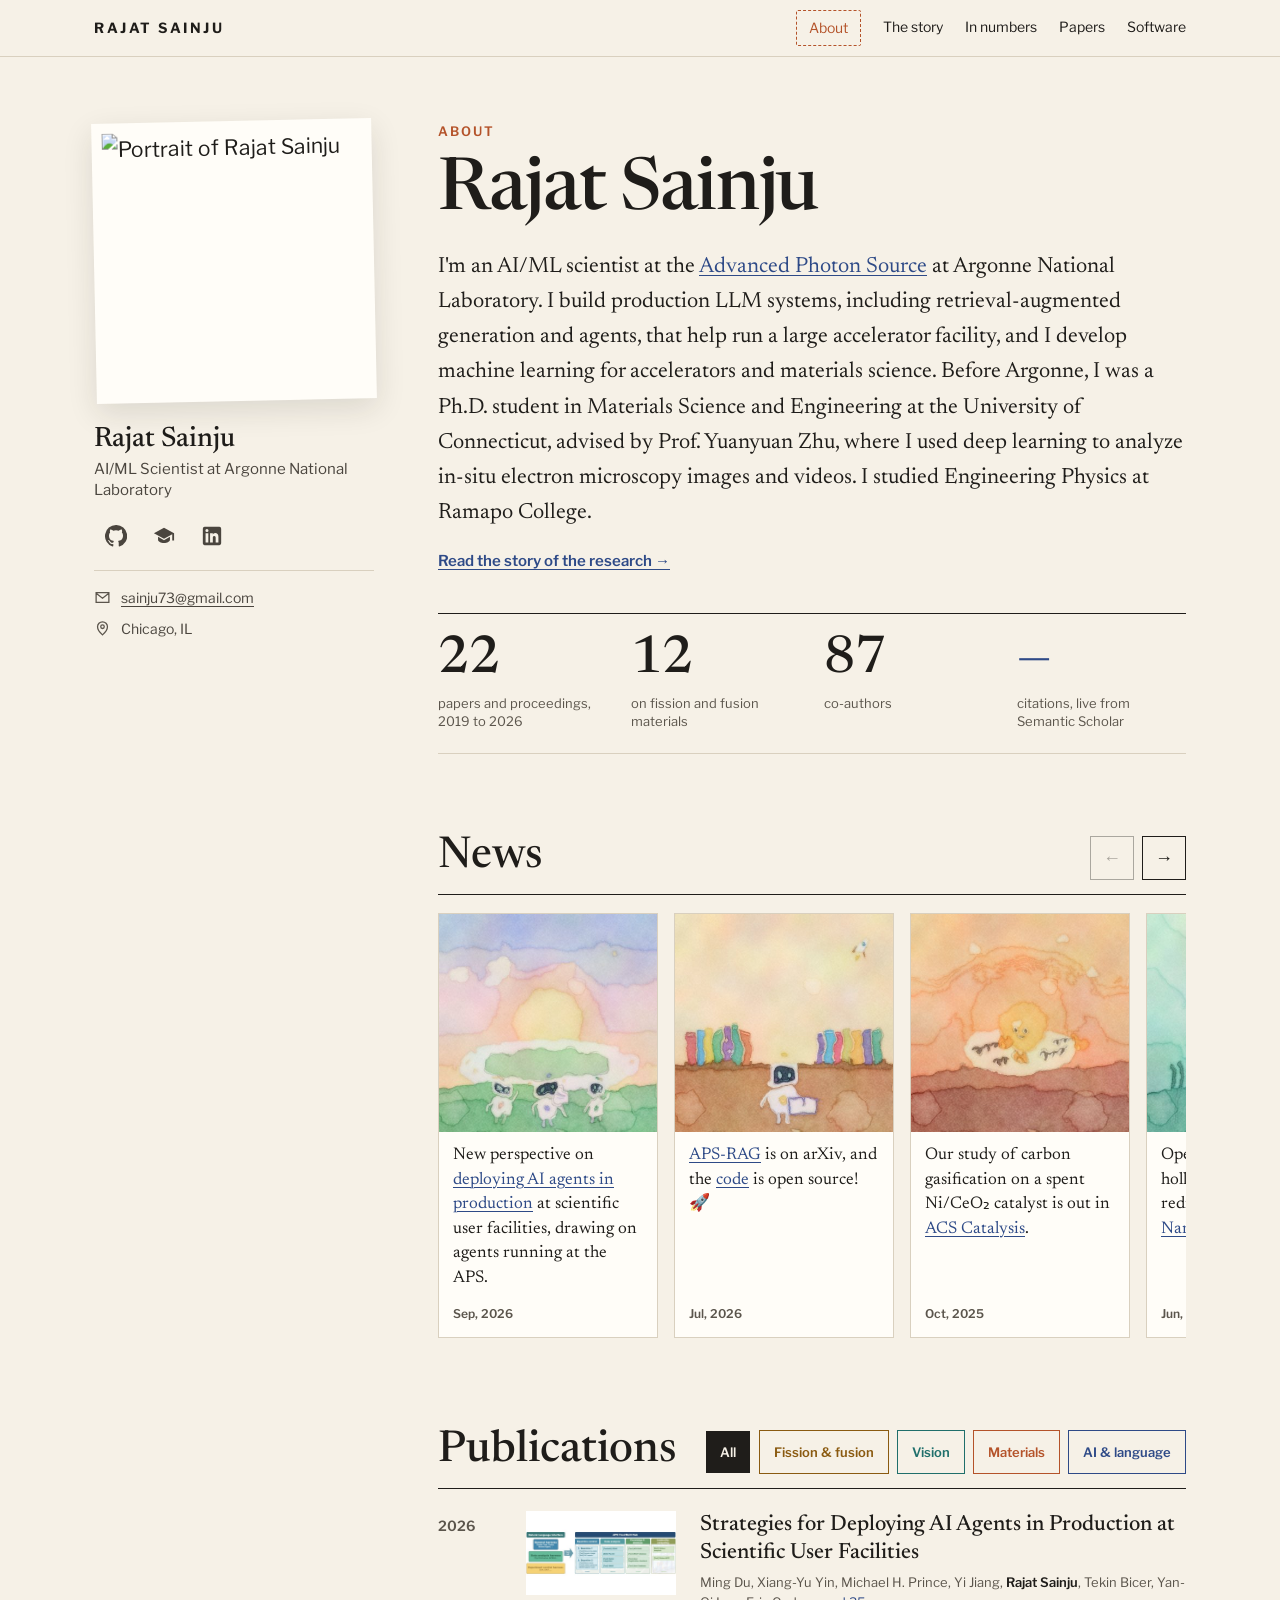
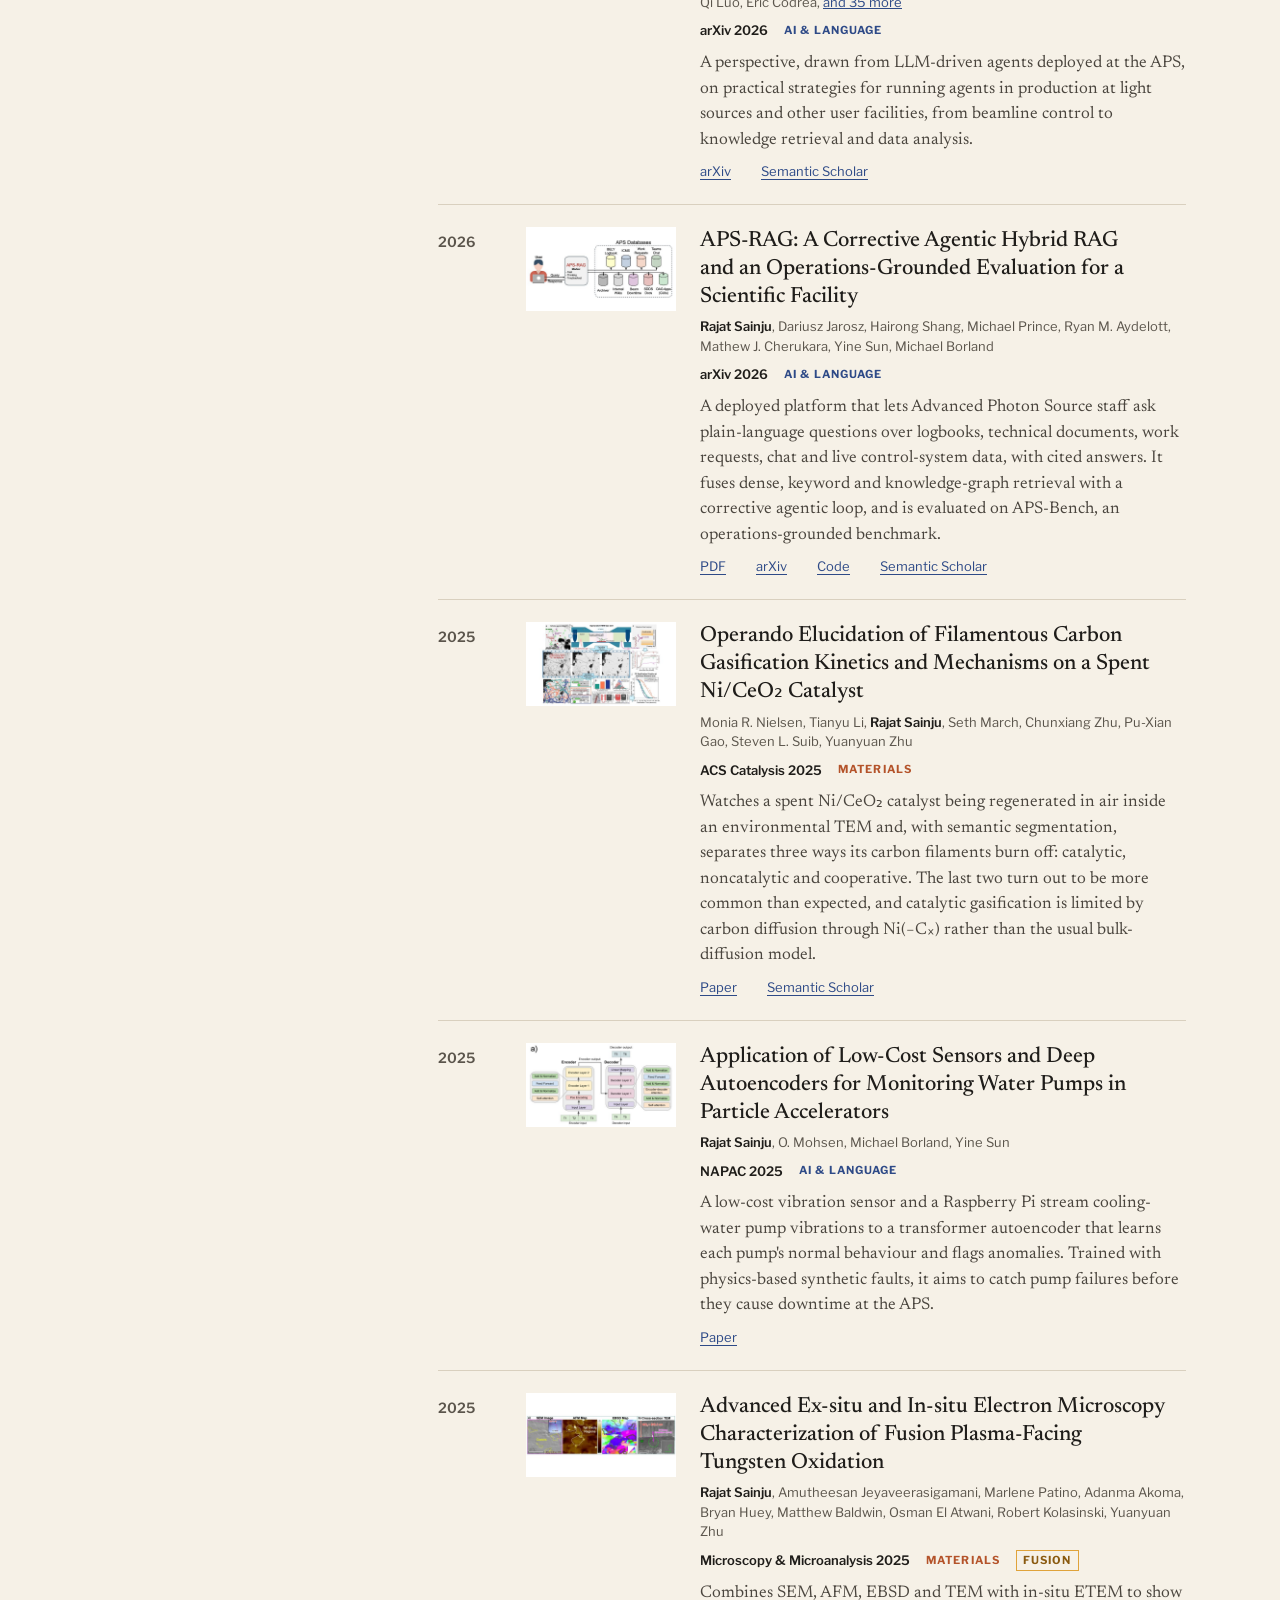
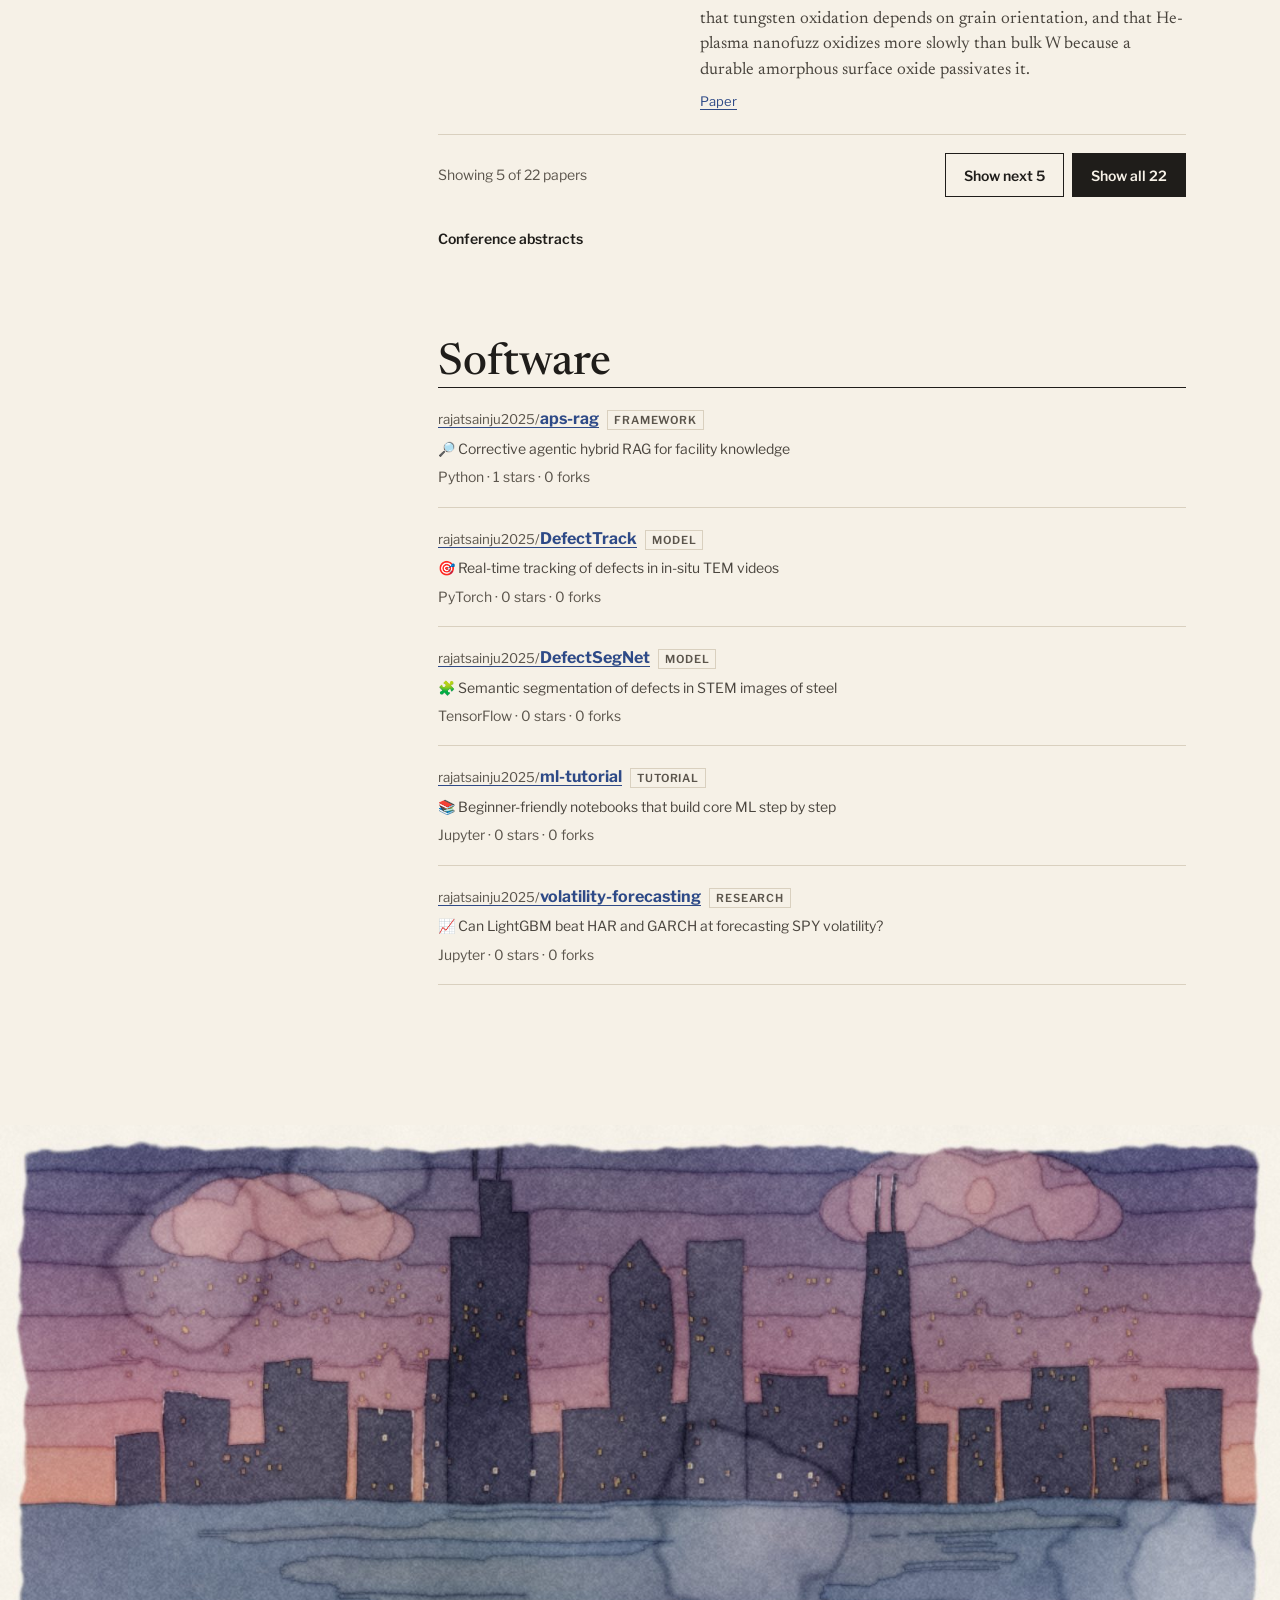
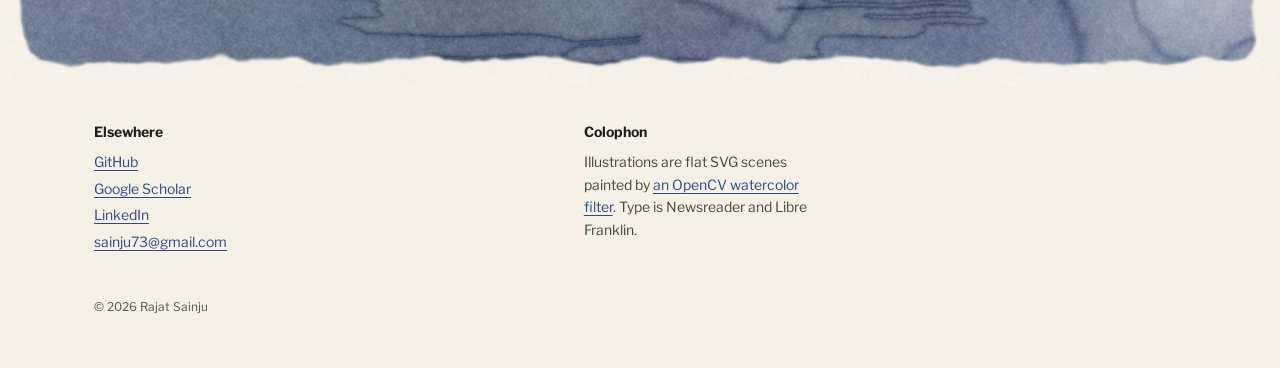
==== about.html @ 28de800e "Add an About page; put About first in the menu about.html brings back the first version's profile la" ====
<!doctype html>
<html lang="en">
<head>
  <meta charset="utf-8">
  <meta name="viewport" content="width=device-width, initial-scale=1">
  <title>About · Rajat Sainju</title>
  <meta name="description" content="Rajat Sainju, AI/ML scientist at the Advanced Photon Source, Argonne National Laboratory: biography, news, publications and software.">
  <meta property="og:title" content="About · Rajat Sainju">
  <meta property="og:description" content="AI/ML scientist at the Advanced Photon Source, Argonne National Laboratory.">
  <meta property="og:image" content="https://avatars.githubusercontent.com/u/202970519?v=4&s=560">
  <meta property="og:type" content="profile">
  <meta name="theme-color" content="#F6F1E7">
  <link rel="icon" href="data:image/svg+xml,<svg xmlns='http://www.w3.org/2000/svg' viewBox='0 0 100 100'><circle cx='50' cy='50' r='36' fill='none' stroke='%23B4532A' stroke-width='12'/></svg>">
  <link rel="preload" href="assets/fonts/newsreader-opsz.woff2" as="font" type="font/woff2" crossorigin>
  <link rel="stylesheet" href="assets/css/editorial.css?v=3">
</head>
<body class="about-page">
  <a class="skip" href="#profile">Skip to the profile</a>

  <header class="masthead">
    <div class="wrap masthead-row">
      <a class="wordmark" href="index.html">RAJAT SAINJU</a>
      <nav aria-label="Sections">
        <a class="nav-about" href="about.html" aria-current="page">About</a>
        <a href="index.html#story">The story</a>
        <a href="index.html#numbers">In numbers</a>
        <a href="#papers">Papers</a>
        <a href="#software">Software</a>
      </nav>
    </div>
  </header>

  <main id="top">
    <div class="wrap about-grid">
      <aside class="profile" id="profile" aria-label="Profile">
        <figure class="portrait">
          <img id="photo" src="" width="560" height="560" alt="">
        </figure>
        <p class="p-name" id="p-name"></p>
        <p class="p-title" id="p-title"></p>
        <ul class="p-icons" id="p-icons" aria-label="Profiles"></ul>
        <hr class="p-rule">
        <ul class="p-contact" id="p-contact"></ul>
      </aside>

      <div class="about-main">
        <p class="kicker">About</p>
        <h1 id="about-name">Rajat Sainju</h1>
        <p class="about-bio" id="about-bio"></p>
        <p class="about-story"><a href="index.html#story">Read the story of the research →</a></p>

        <div class="stats about-stats" id="stats">
          <div><b id="stat-papers">22</b><span>papers and proceedings, <span id="stat-years">2019 to 2026</span></span></div>
          <div><b id="stat-nuclear">12</b><span>on fission and fusion materials</span></div>
          <div><b id="stat-coauthors">~80</b><span>co-authors</span></div>
          <div><b id="stat-cites" class="c-language">…</b><span>citations, live from Semantic Scholar</span></div>
        </div>

        <section class="about-block" aria-labelledby="news-h">
          <div class="about-head">
            <h2 id="news-h">News</h2>
            <div class="btn-row">
              <button type="button" class="btn ghost arrow" id="news-left" aria-label="Scroll news back">←</button>
              <button type="button" class="btn ghost arrow" id="news-right" aria-label="Scroll news forward">→</button>
            </div>
          </div>
          <ol class="news-cards" id="news-cards"></ol>
        </section>

        <section class="about-block" id="papers" aria-labelledby="papers-h">
          <div class="index-head">
            <h2 id="papers-h">Publications</h2>
            <div class="filters" role="group" aria-label="Filter papers by theme" id="filters"></div>
          </div>
          <ol class="index" id="index"></ol>
          <div class="pager" id="pager"></div>
          <details class="abstracts">
            <summary>Conference abstracts</summary>
            <ul id="abstracts"></ul>
          </details>
        </section>

        <section class="about-block" id="software" aria-labelledby="software-h">
          <h2 id="software-h">Software</h2>
          <ul class="software" id="software-list"></ul>
        </section>
      </div>
    </div>
  </main>

  <div class="tip" id="tip" role="status" hidden></div>

  <footer>
    <img class="skyline" src="assets/img/wc/skyline.jpg" width="1600" height="700" loading="lazy" alt="Watercolor of the Chicago skyline at dusk over Lake Michigan">
    <div class="wrap footer-grid">
      <div>
        <p class="f-head">Elsewhere</p>
        <ul class="links" id="links"></ul>
      </div>
      <div id="colophon">
        <p class="f-head">Colophon</p>
        <p>Illustrations are flat SVG scenes painted by <a href="https://github.com/rajatsainju2025/rajatsainju2025.github.io/blob/main/tools/watercolor.py">an OpenCV watercolor filter</a>. Type is Newsreader and Libre Franklin.</p>
      </div>
    </div>
    <p class="wrap copyright">© <span id="year"></span> Rajat Sainju</p>
  </footer>

  <script src="assets/js/data.js?v=3"></script>
  <script src="assets/js/story.js?v=3"></script>
  <script src="assets/js/editorial.js?v=3"></script>
</body>
</html>
---- assets/css/editorial.css ----
/* Editorial design: paper, ink, three chapter colours. */

@font-face {
  font-family: "Newsreader";
  src: url("../fonts/newsreader-opsz.woff2") format("woff2-variations");
  font-weight: 200 800; font-style: normal; font-display: swap;
}
@font-face {
  font-family: "Newsreader";
  src: url("../fonts/newsreader-opsz-italic.woff2") format("woff2-variations");
  font-weight: 200 800; font-style: italic; font-display: swap;
}
@font-face { font-family: "Libre Franklin"; src: url("../fonts/libre-franklin-400.woff2") format("woff2"); font-weight: 400; font-display: swap; }
@font-face { font-family: "Libre Franklin"; src: url("../fonts/libre-franklin-600.woff2") format("woff2"); font-weight: 600; font-display: swap; }
@font-face { font-family: "Libre Franklin"; src: url("../fonts/libre-franklin-700.woff2") format("woff2"); font-weight: 700; font-display: swap; }

:root {
  --paper: #F6F1E7;
  --paper-2: #EFE7D8;
  --card: #FFFDF8;
  --ink: #1F1D1A;
  --ink-2: #4A453E;
  --ink-3: #5B554C;
  --rule: #D9D0BF;
  --faint: #A79F92;
  --materials: #B4532A;
  --vision: #1F6F6B;
  --language: #2E4A87;
  --gold: #E0A33A;
  --sim: #8A4A12;
  --serif: "Newsreader", Georgia, "Times New Roman", serif;
  --sans: "Libre Franklin", "Helvetica Neue", Arial, sans-serif;
  --measure: 680px;
}

* { box-sizing: border-box; }
html { scroll-behavior: smooth; -webkit-text-size-adjust: 100%; }
@media (prefers-reduced-motion: reduce) { html { scroll-behavior: auto; } }

body {
  margin: 0;
  background: var(--paper);
  color: var(--ink);
  font-family: var(--serif);
  font-size: 21px;
  line-height: 1.6;
  font-optical-sizing: auto;
  text-rendering: optimizeLegibility;
  -webkit-font-smoothing: antialiased;
}

a { color: var(--language); text-decoration-thickness: 1px; text-underline-offset: 3px; }
a:hover { color: var(--ink); }
:focus-visible { outline: 3px solid var(--gold); outline-offset: 2px; }

.sr-only { position: absolute; width: 1px; height: 1px; overflow: hidden; clip: rect(0 0 0 0); white-space: nowrap; }
.skip { position: absolute; left: -9999px; top: 0; }
.skip:focus { left: 16px; top: 12px; z-index: 50; background: var(--ink); color: var(--paper); padding: 8px 12px; font-family: var(--sans); font-size: 14px; }

.wrap { max-width: 1140px; margin-left: auto; margin-right: auto; padding-left: 24px; padding-right: 24px; }


/* ---------- masthead ---------- */

.masthead {
  position: sticky; top: 0; z-index: 20;
  background: rgba(246, 241, 231, 0.94);
  backdrop-filter: blur(6px);
  border-bottom: 1px solid var(--rule);
}
.masthead-row { display: flex; flex-wrap: wrap; gap: 8px 24px; align-items: center; justify-content: space-between; min-height: 56px; }
.wordmark { font-family: var(--sans); font-weight: 700; font-size: 14px; letter-spacing: .18em; color: var(--ink); text-decoration: none; }
.masthead nav { display: flex; flex-wrap: wrap; gap: 4px 22px; font-family: var(--sans); font-size: 14px; }
.masthead nav a { color: var(--ink); text-decoration: none; padding: 10px 0; }
.masthead nav a:hover { text-decoration: underline; }
.masthead nav a.nav-about { border: 1.5px dashed var(--ink-3); padding: 6px 12px; margin: 4px 0; border-radius: 2px; }
.masthead nav a.nav-about[aria-current="page"] { border-color: var(--materials); color: var(--materials); }
.progress { height: 2px; }
.progress span { display: block; height: 100%; width: 0; background: var(--materials); transition: background-color .4s; }

/* ---------- hero ---------- */

.kicker {
  margin: 0 0 14px;
  font-family: var(--sans); font-size: 13px; font-weight: 600;
  letter-spacing: .15em; text-transform: uppercase; color: var(--materials);
}
.c-materials, .kicker.c-materials { color: var(--materials); }
.c-vision, .kicker.c-vision { color: var(--vision); }
.c-language, .kicker.c-language { color: var(--language); }
.hero { text-align: center; padding-top: 72px; }
.hero h1 {
  margin: 0 auto; max-width: 980px;
  font-size: clamp(44px, 8vw, 92px); line-height: 1.0; font-weight: 500; letter-spacing: -.02em;
  text-wrap: balance;
}
.dek { margin: 26px auto 0; max-width: 720px; font-size: clamp(20px, 2.4vw, 25px); line-height: 1.45; color: var(--ink-2); }
.byline { margin: 26px 0 0; font-family: var(--sans); font-size: 14px; line-height: 1.5; color: var(--ink-3); }
.byline strong { color: var(--ink); }

/* ---------- plates (paintings) ---------- */

.plate { margin: 0; }
.plate img { display: block; width: 100%; height: auto; }
.plate figcaption, .graphic figcaption {
  margin-top: 12px; font-family: var(--sans); font-size: 13px; line-height: 1.5; color: var(--ink-3);
}
.plate-hero { max-width: 1320px; margin: 44px auto 0; padding: 0 24px; }
.plate-hero figcaption { max-width: var(--measure); margin-left: auto; margin-right: auto; }

/* ---------- prose ---------- */

.prose { max-width: var(--measure); margin: 64px auto 0; padding: 0 24px; }
.prose p { margin: 0 0 22px; }
.prose p:last-child { margin-bottom: 0; }
.lede .drop {
  float: left; font-size: 96px; line-height: .8; padding: 8px 10px 0 0;
  font-weight: 500; color: var(--materials);
}
.nugget-label {
  margin: 0 0 10px !important; font-family: var(--sans); font-size: 12px; font-weight: 700;
  letter-spacing: .16em; text-transform: uppercase; color: var(--ink-3);
}
.pull {
  margin: 0 0 26px; padding: 0;
  font-size: clamp(30px, 4.2vw, 42px); line-height: 1.12; font-style: italic; font-weight: 400;
  text-wrap: balance;
}

/* ---------- stats ---------- */

.stats {
  margin-top: 64px; display: grid; grid-template-columns: repeat(4, minmax(0, 1fr)); gap: 0 24px;
  border-top: 1px solid var(--ink); border-bottom: 1px solid var(--rule);
}
.stats > div { padding: 20px 0 22px; }
.stats b { display: block; font-size: 52px; line-height: 1; font-weight: 500; font-variant-numeric: lining-nums; }
.stats span { display: block; margin-top: 8px; font-family: var(--sans); font-size: 13px; line-height: 1.4; color: var(--ink-3); }
.stats span span { display: inline; margin: 0; }

/* ---------- chapters ---------- */

.chapter {
  margin-top: 140px; display: grid; grid-template-columns: minmax(0, 5fr) minmax(0, 7fr);
  gap: 48px; align-items: center;
}
.chapter.flip { grid-template-columns: minmax(0, 7fr) minmax(0, 5fr); }
.numeral { font-size: 128px; line-height: .85; font-weight: 400; }
.chapter .kicker { margin-top: 18px; }
.chapter h2 { margin: 0; font-size: clamp(38px, 5vw, 58px); line-height: 1.04; font-weight: 500; letter-spacing: -.01em; text-wrap: balance; }
.chapter-dek { margin: 20px 0 0; color: var(--ink-2); }

/* ---------- graphics ---------- */

.graphic {
  max-width: 1000px; margin: 48px auto 0; padding: 26px 24px 22px;
  border-top: 1px solid var(--ink); border-bottom: 1px solid var(--rule);
}
.graphic.narrow { max-width: var(--measure); }
.graphic.wide { max-width: 1140px; }
.g-head { display: flex; flex-wrap: wrap; gap: 8px 16px; align-items: center; justify-content: space-between; }
.g-title { margin: 0 0 4px; font-family: var(--sans); font-size: 19px; line-height: 1.3; font-weight: 700; text-wrap: balance; }
.g-sub { margin: 0 0 18px; font-family: var(--sans); font-size: 14px; line-height: 1.5; color: var(--ink-3); }
.badge {
  font-family: var(--sans); font-size: 11px; font-weight: 700; letter-spacing: .12em; text-transform: uppercase;
  color: var(--sim); border: 1px solid var(--sim); padding: 3px 8px;
}
.chart svg, .graphic svg { display: block; width: 100%; height: auto; overflow: visible; }
.chart text, .graphic svg text { font-family: var(--sans); }

.key { white-space: nowrap; margin-right: 10px; }
.key i { display: inline-block; vertical-align: -2px; margin-right: 5px; border-radius: 50%; }
.k-expert { width: 9px; height: 9px; background: var(--faint); }
.k-avg { width: 13px; height: 13px; border: 2px solid var(--ink); }
.k-model { width: 13px; height: 13px; background: var(--vision); }

.btn {
  min-height: 44px; padding: 0 18px; border: 1px solid var(--ink); background: var(--ink); color: var(--paper);
  font-family: var(--sans); font-size: 14px; font-weight: 600; cursor: pointer;
}
.btn:hover { background: #3a3631; }
.btn.ghost { background: transparent; color: var(--ink); }
.btn.ghost:hover { background: var(--paper-2); }
.btn-row { display: flex; flex-wrap: wrap; gap: 8px; }

/* Two reactors */
.reactor-grid { display: grid; grid-template-columns: repeat(2, minmax(0, 1fr)); gap: 32px; }
.reactor img { display: block; width: 100%; height: auto; }
.reactor-kicker { margin: 14px 0 6px; font-family: var(--sans); font-size: 13px; font-weight: 700; letter-spacing: .15em; text-transform: uppercase; }
.reactor ul { margin: 0; padding-left: 20px; font-size: 18px; line-height: 1.5; }
.reactor li { margin-bottom: 8px; }
.reactor-papers { margin: 10px 0 0; font-family: var(--sans); font-size: 14px; font-weight: 600; }
.field-tag { color: #8A5A10; border: 1px solid #E0A33A; padding: 1px 6px; }

/* Ni explorer */
.ni-grid { display: grid; grid-template-columns: minmax(0, 1.25fr) minmax(0, 1fr); gap: 32px; align-items: center; }
.ni-controls { font-family: var(--sans); font-size: 15px; line-height: 1.5; }
.ni-controls label { display: block; font-weight: 600; margin-bottom: 6px; }
.ni-controls output { font-variant-numeric: tabular-nums; }
.ni-controls input[type=range] { width: 100%; accent-color: var(--materials); min-height: 32px; }
.scale-row { display: flex; justify-content: space-between; font-size: 12px; color: var(--ink-3); margin: -2px 0 16px; }
.ni-stage { min-height: 1.5em; margin: 14px 0 6px; font-weight: 600; color: var(--materials); }
.ni-outcome { margin: 0; color: var(--ink-2); }

/* Tracker */
.tracker-grid { display: grid; grid-template-columns: minmax(0, 2fr) minmax(0, 1fr); gap: 24px; }
.tracker-stage { position: relative; background: #8a8a8a; }
.tracker-stage canvas { display: block; width: 100%; height: auto; }
.tracker-clock {
  position: absolute; right: 10px; top: 8px; font-family: var(--sans); font-weight: 700; font-size: 15px;
  color: #fff; text-shadow: 0 1px 2px rgba(0,0,0,.5); font-variant-numeric: tabular-nums;
}
.tracker-side { font-family: var(--sans); font-size: 14px; }
.side-label { margin: 18px 0 6px; font-weight: 600; }
.side-note { margin: 6px 0 0; color: var(--ink-3); font-variant-numeric: tabular-nums; }

/* RAG */
.rag-steps { list-style: none; margin: 0; padding: 0; display: grid; grid-template-columns: repeat(5, minmax(0, 1fr)); gap: 12px; counter-reset: step; }
.rag-steps button {
  width: 100%; min-height: 64px; text-align: left; padding: 12px 14px; cursor: pointer;
  font-family: var(--sans); font-size: 15px; font-weight: 700; color: var(--language);
  background: var(--card); border: 1px solid var(--ink); position: relative;
}
.rag-steps button span { display: block; font-size: 12px; font-weight: 600; color: var(--ink-3); letter-spacing: .1em; }
.rag-steps button[aria-pressed="true"] { background: var(--language); color: #fff; border-color: var(--language); }
.rag-steps button[aria-pressed="true"] span { color: #dfe6f5; }
.rag-steps li:not(:last-child) button::after {
  content: ""; position: absolute; right: -10px; top: 50%; width: 8px; height: 1px; background: var(--ink);
}
.rag-detail { margin-top: 18px; display: grid; grid-template-columns: minmax(0, 3fr) minmax(0, 2fr); gap: 24px; align-items: start; }
.rag-detail p { margin: 0; font-size: 20px; line-height: 1.5; }
.rag-sources { list-style: none; margin: 0; padding: 0; display: flex; flex-wrap: wrap; gap: 8px; font-family: var(--sans); font-size: 13px; }
.rag-sources li { padding: 6px 12px; border-radius: 999px; background: var(--paper-2); color: var(--ink-2); transition: background-color .3s, color .3s; }
.rag-sources li.lit { background: var(--language); color: #fff; }

/* ---------- blocks: numbers, papers, news, software ---------- */

.block { margin-top: 140px; }
.block h2 { margin: 0 0 8px; font-size: clamp(34px, 4.4vw, 50px); line-height: 1.05; font-weight: 500; letter-spacing: -.01em; }
.block-dek { margin: 0 0 22px; max-width: var(--measure); font-family: var(--sans); font-size: 15px; line-height: 1.5; color: var(--ink-3); }
.block .kicker { color: var(--ink-3); }

.timeline { border-top: 1px solid var(--ink); padding-top: 12px; }
.timeline .dot { cursor: pointer; }
.timeline .dot:focus-visible { outline: none; stroke: var(--gold); stroke-width: 4; }

.network { position: relative; border-top: 1px solid var(--ink); }
.network svg { display: block; width: 100%; height: auto; }
.network .person { cursor: pointer; }

.tip {
  position: fixed; z-index: 40; max-width: 300px; pointer-events: none;
  background: var(--ink); color: var(--paper); padding: 10px 12px;
  font-family: var(--sans); font-size: 13px; line-height: 1.45;
  box-shadow: 0 6px 20px rgba(0,0,0,.18);
}
.tip b { display: block; font-weight: 600; margin-bottom: 2px; }

.index-head { display: flex; flex-wrap: wrap; gap: 12px 24px; align-items: end; justify-content: space-between; border-bottom: 1px solid var(--ink); padding-bottom: 14px; }
.index-head h2 { margin: 0; }
.filters { display: flex; flex-wrap: wrap; gap: 8px; }
.filters button {
  min-height: 44px; padding: 0 14px; font-family: var(--sans); font-size: 13px; font-weight: 600; cursor: pointer;
  background: transparent; border: 1px solid currentColor;
}
.filters button[aria-pressed="true"] { color: var(--paper) !important; }
.index { list-style: none; margin: 0; padding: 0; }
.index li {
  display: grid; grid-template-columns: 64px 150px minmax(0, 1fr); gap: 24px; padding: 22px 0;
  border-bottom: 1px solid var(--rule);
}
.index .year { font-family: var(--sans); font-size: 14px; font-weight: 600; color: var(--ink-3); padding-top: 4px; }
.index .thumb { width: 150px; aspect-ratio: 16 / 9; object-fit: cover; display: block; background: var(--paper-2); }
.index .tcard {
  width: 150px; aspect-ratio: 16 / 9; display: flex; flex-direction: column; justify-content: center; padding: 8px 10px;
  font-family: var(--sans); color: #fff; line-height: 1.2;
}
.index .tcard small { font-size: 10px; letter-spacing: .08em; text-transform: uppercase; opacity: .85; }
.index .tcard span { font-size: 13px; font-weight: 700; margin-top: 3px; }
.index h3 { margin: 0; font-size: 22px; line-height: 1.28; font-weight: 500; text-wrap: pretty; }
.index .authors { margin: 6px 0 0; font-family: var(--sans); font-size: 13px; line-height: 1.5; color: var(--ink-3); }
.index .authors .me { color: var(--ink); font-weight: 600; }
.index .authors button { border: 0; background: none; padding: 0; font: inherit; color: var(--language); cursor: pointer; text-decoration: underline; }
.index .meta { margin: 8px 0 0; font-family: var(--sans); font-size: 13px; display: flex; flex-wrap: wrap; gap: 4px 16px; align-items: center; }
.index .venue { font-weight: 600; }
.index .theme-tag { font-size: 11px; font-weight: 700; letter-spacing: .1em; text-transform: uppercase; }
.index .tldr { margin: 10px 0 0; font-size: 17px; line-height: 1.5; color: var(--ink-2); }
.index .links a { margin-right: 14px; }
.index .cites { color: var(--ink-3); font-variant-numeric: tabular-nums; }
.index li[hidden] { display: none; }
.pager { display: flex; flex-wrap: wrap; gap: 12px 24px; align-items: center; justify-content: space-between; padding-top: 18px; }
.pager-count { margin: 0; font-family: var(--sans); font-size: 14px; color: var(--ink-3); font-variant-numeric: tabular-nums; }
.pager .btn-row { margin-left: auto; }

.abstracts { margin-top: 20px; font-family: var(--sans); font-size: 14px; }
.abstracts summary { cursor: pointer; font-weight: 600; min-height: 44px; display: flex; align-items: center; }
.abstracts ul { margin: 4px 0 0; padding-left: 18px; line-height: 1.6; }
.abstracts li { margin-bottom: 6px; }

.dispatches { list-style: none; margin: 0; padding: 0; border-top: 1px solid var(--ink); }
.dispatches li { display: grid; grid-template-columns: 110px 72px minmax(0, 1fr); gap: 20px; align-items: center; padding: 16px 0; border-bottom: 1px solid var(--rule); }
.dispatches time { font-family: var(--sans); font-size: 13px; font-weight: 600; color: var(--ink-3); }
.dispatches img { width: 72px; height: 72px; object-fit: cover; display: block; }
.dispatches p { margin: 0; font-size: 19px; line-height: 1.45; }

.software { list-style: none; margin: 0; padding: 0; display: grid; grid-template-columns: repeat(2, minmax(0, 1fr)); gap: 0 32px; border-top: 1px solid var(--ink); }
.software li { padding: 18px 0; border-bottom: 1px solid var(--rule); font-family: var(--sans); font-size: 14px; }
.software .repo { font-size: 16px; font-weight: 700; }
.software .repo small { font-weight: 400; color: var(--ink-3); }
.software .tag { margin-left: 8px; font-size: 11px; font-weight: 600; letter-spacing: .08em; text-transform: uppercase; color: var(--ink-3); border: 1px solid var(--rule); padding: 2px 6px; }
.software p { margin: 6px 0; color: var(--ink-2); }
.software .stats-line { color: var(--ink-3); font-variant-numeric: tabular-nums; }

/* ---------- footer ---------- */

footer { margin-top: 140px; }
.skyline { display: block; width: 100%; height: auto; }
.footer-grid { display: grid; grid-template-columns: minmax(0, 2fr) minmax(0, 1fr) minmax(0, 1.5fr); gap: 40px; padding-top: 36px; font-family: var(--sans); font-size: 14px; line-height: 1.6; color: var(--ink-2); }
.footer-grid p { margin: 0; }
.f-head { font-weight: 700; color: var(--ink); margin-bottom: 8px !important; }
.links { list-style: none; margin: 0; padding: 0; }
.links li { margin-bottom: 4px; }
.copyright { font-family: var(--sans); font-size: 12px; color: var(--ink-3); padding-top: 28px; padding-bottom: 40px; }

/* ---------- about page ---------- */

.about-grid { display: grid; grid-template-columns: 280px minmax(0, 1fr); gap: 64px; padding-top: 64px; align-items: start; }
.profile { position: sticky; top: 88px; font-family: var(--sans); }
.portrait { margin: 0; padding: 10px; background: var(--card); box-shadow: 0 10px 30px rgba(31, 29, 26, .12); transform: rotate(-1.2deg); }
.portrait img { display: block; width: 100%; height: auto; aspect-ratio: 1; object-fit: cover; }
.p-name { margin: 22px 0 2px; font-family: var(--serif); font-size: 28px; line-height: 1.2; font-weight: 500; }
.p-title { margin: 0; font-size: 15px; line-height: 1.45; color: var(--ink-2); }
.p-icons { list-style: none; margin: 12px 0 0; padding: 0; display: flex; gap: 4px; }
.p-icons a { display: grid; place-items: center; width: 44px; height: 44px; color: var(--ink-2); }
.p-icons a:hover { color: var(--materials); }
.p-icons svg { width: 22px; height: 22px; }
.p-rule { border: 0; border-top: 1px solid var(--rule); margin: 12px 0 16px; }
.p-contact { list-style: none; margin: 0; padding: 0; font-size: 14px; line-height: 1.5; color: var(--ink-2); }
.p-contact li { display: flex; gap: 10px; align-items: center; margin-bottom: 10px; }
.p-contact svg { width: 17px; height: 17px; flex: none; color: var(--ink-3); }
.p-contact a { color: inherit; }

.about-main h1 { margin: 0; font-size: clamp(44px, 6vw, 72px); line-height: 1; font-weight: 500; letter-spacing: -.02em; }
.about-bio { margin: 22px 0 0; font-size: 22px; line-height: 1.6; }
.about-story { margin: 18px 0 0; font-family: var(--sans); font-size: 15px; font-weight: 600; }
.about-stats { margin-top: 40px; padding: 0; }
.about-block { margin-top: 80px; }
.about-block h2 { margin: 0; font-size: clamp(32px, 4vw, 44px); line-height: 1.05; font-weight: 500; }
.about-head { display: flex; align-items: end; justify-content: space-between; gap: 16px; border-bottom: 1px solid var(--ink); padding-bottom: 14px; }
.btn.arrow { min-width: 44px; padding: 0 12px; font-size: 18px; }
.btn:disabled { opacity: .35; cursor: default; }

.news-cards { list-style: none; margin: 18px 0 0; padding: 0 0 10px; display: grid; grid-auto-flow: column; grid-auto-columns: 220px; gap: 16px; overflow-x: auto; scroll-snap-type: x mandatory; scrollbar-width: thin; }
.news-cards li { scroll-snap-align: start; display: flex; flex-direction: column; background: var(--card); border: 1px solid var(--rule); }
.news-cards img, .news-tile { display: block; width: 100%; aspect-ratio: 1; object-fit: cover; }
.news-tile { display: grid; place-items: center; font-size: 64px; background: var(--paper-2); }
.news-cards p { margin: 0; padding: 12px 14px 0; font-size: 17px; line-height: 1.45; flex: 1; }
.news-cards time { padding: 12px 14px 14px; font-family: var(--sans); font-size: 12px; font-weight: 600; color: var(--ink-3); }
.about-page .software { grid-template-columns: minmax(0, 1fr); }

/* ---------- reveal on scroll ---------- */

.reveal { opacity: 0; transform: translateY(18px); transition: opacity .7s ease, transform .7s ease; }
.reveal.in { opacity: 1; transform: none; }
@media (prefers-reduced-motion: reduce) { .reveal { opacity: 1; transform: none; transition: none; } }

/* ---------- small screens ---------- */

@media (max-width: 860px) {
  body { font-size: 19px; }
  .chapter, .chapter.flip { grid-template-columns: minmax(0, 1fr); gap: 24px; margin-top: 96px; }
  .chapter.flip .plate { order: 2; }
  .numeral { font-size: 88px; }
  .stats { grid-template-columns: repeat(2, minmax(0, 1fr)); }
  .ni-grid, .tracker-grid, .rag-detail, .reactor-grid { grid-template-columns: minmax(0, 1fr); }
  .rag-steps { grid-template-columns: minmax(0, 1fr); gap: 6px; }
  .rag-steps li:not(:last-child) button::after { display: none; }
  .rag-steps button { min-height: 48px; display: flex; gap: 12px; align-items: baseline; }
  .index li { grid-template-columns: minmax(0, 1fr); gap: 10px; }
  .index .thumb { width: 100%; max-width: 360px; }
  .index .tcard { width: auto; max-width: 260px; aspect-ratio: auto; min-height: 64px; }
  .dispatches li { grid-template-columns: 56px minmax(0, 1fr); gap: 6px 14px; }
  .dispatches time { grid-column: 1 / -1; }
  .dispatches img { width: 56px; height: 56px; }
  .software { grid-template-columns: minmax(0, 1fr); }
  .footer-grid { grid-template-columns: minmax(0, 1fr); gap: 24px; }
  .about-grid { grid-template-columns: minmax(0, 1fr); gap: 32px; padding-top: 36px; }
  .profile { position: static; display: grid; grid-template-columns: 120px minmax(0, 1fr); column-gap: 20px; align-items: start; }
  .profile .portrait { grid-row: span 3; padding: 6px; }
  .profile .p-name { margin-top: 0; font-size: 24px; }
  .profile .p-rule, .profile .p-contact { grid-column: 1 / -1; }
  .about-bio { font-size: 19px; }
  .about-block { margin-top: 64px; }
  .block, footer { margin-top: 96px; }
  .masthead nav { gap: 2px 16px; font-size: 13px; }
}
@media (max-width: 520px) {
  .masthead nav a[href$="#software"], .masthead nav a[href$="#numbers"] { display: none; }
  .lede .drop { font-size: 76px; }
  .graphic { padding-left: 16px; padding-right: 16px; }
}
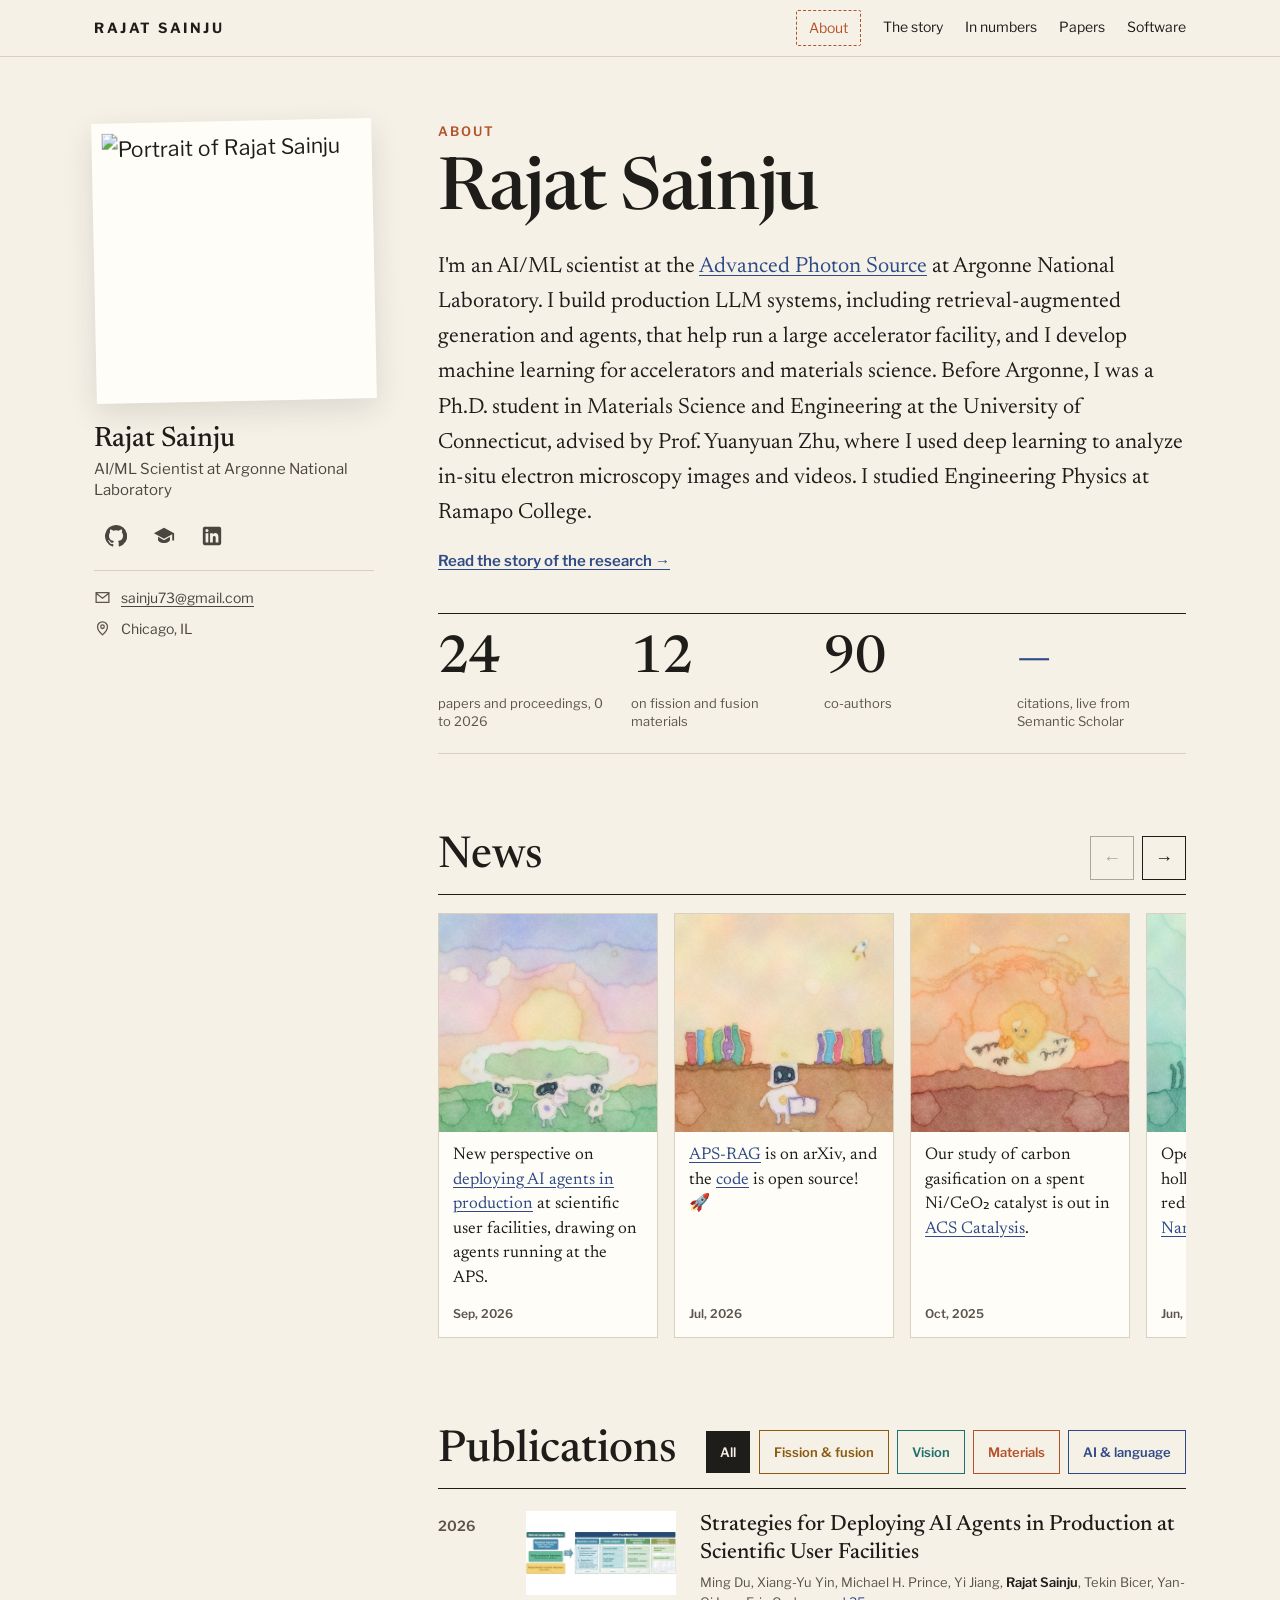
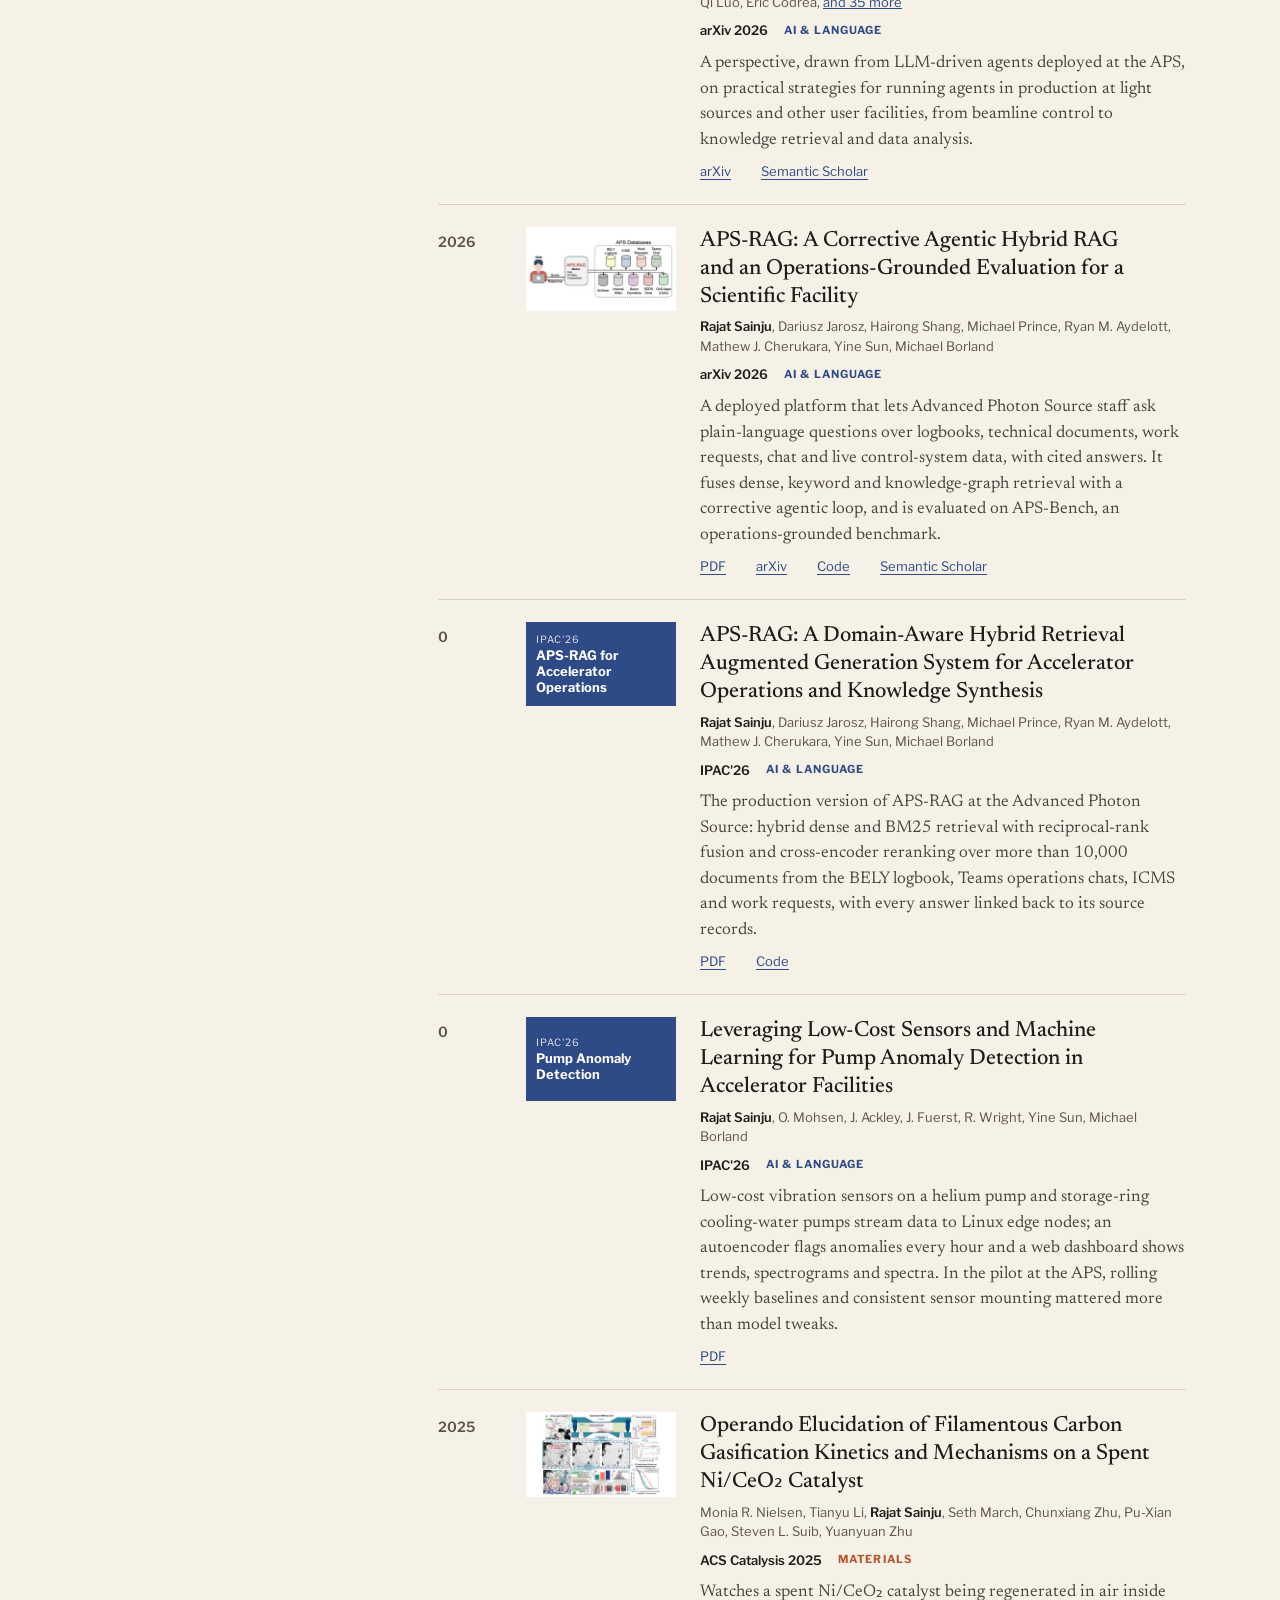
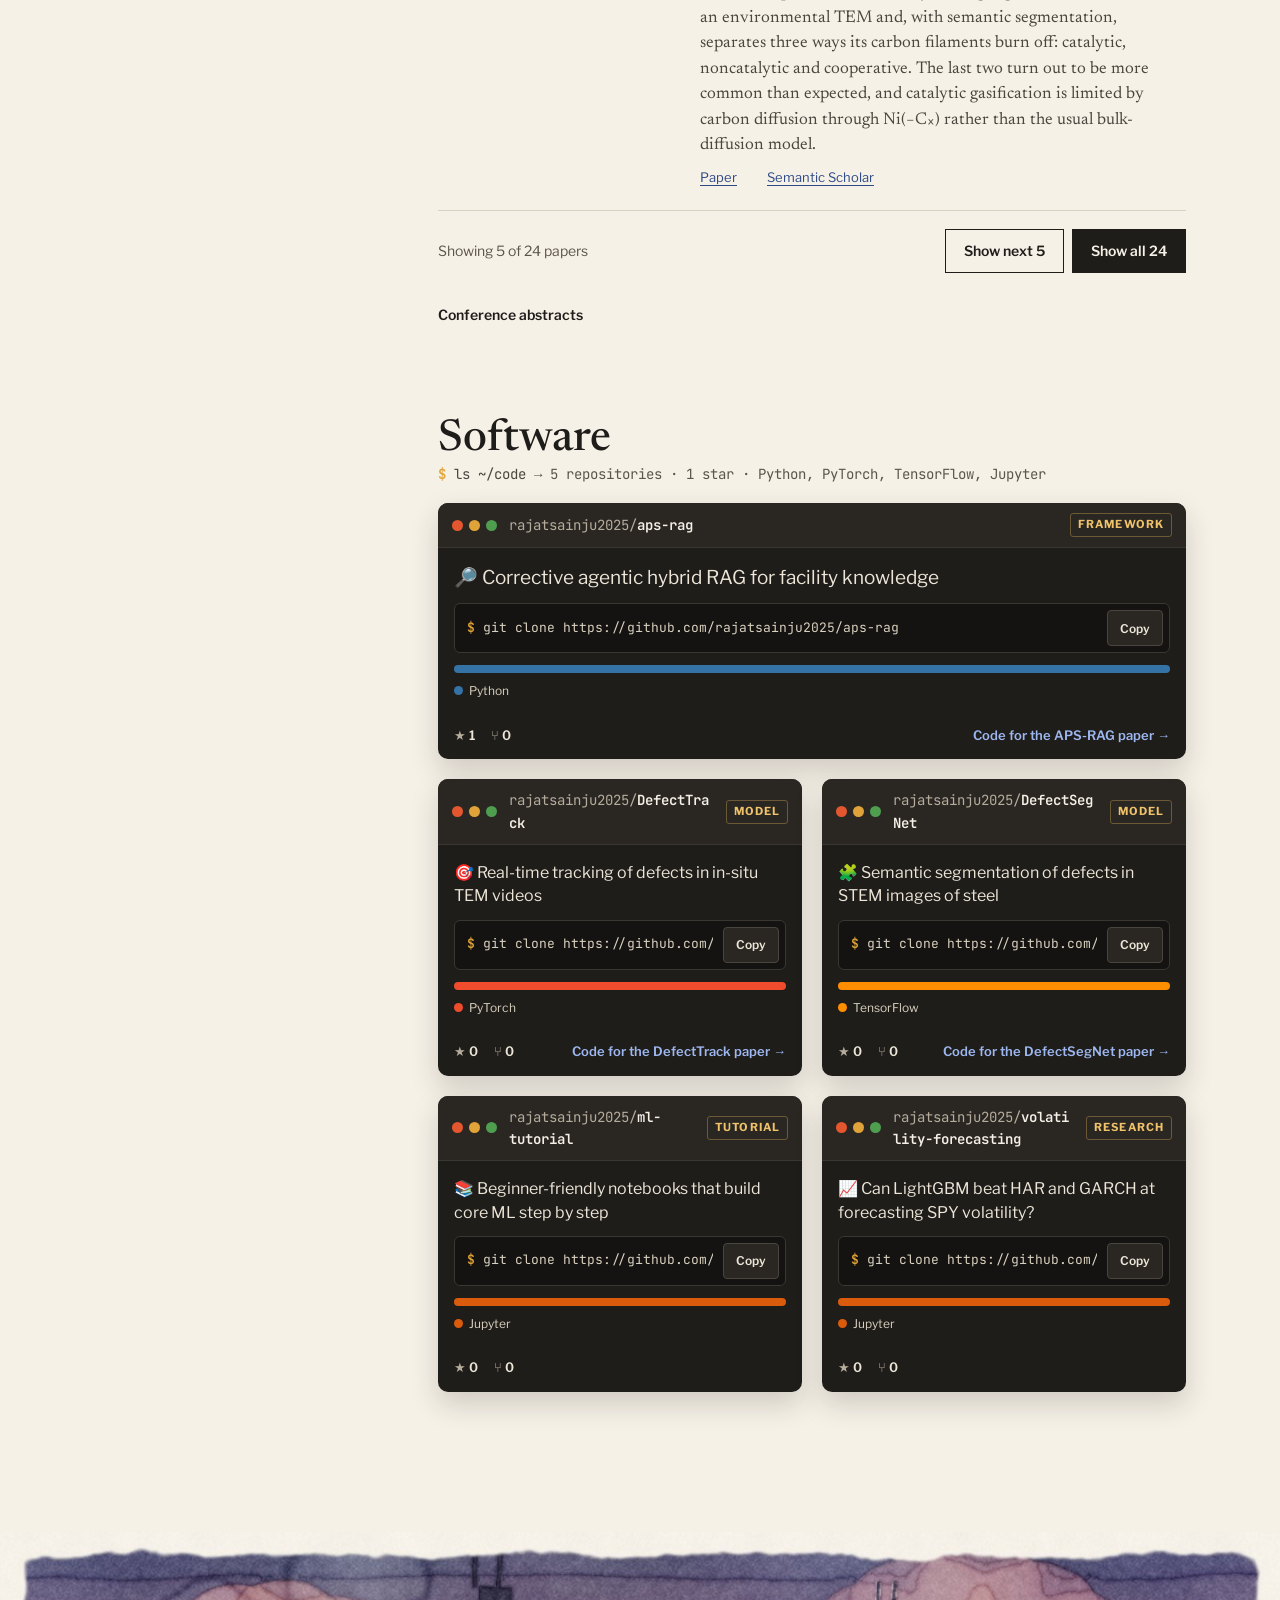
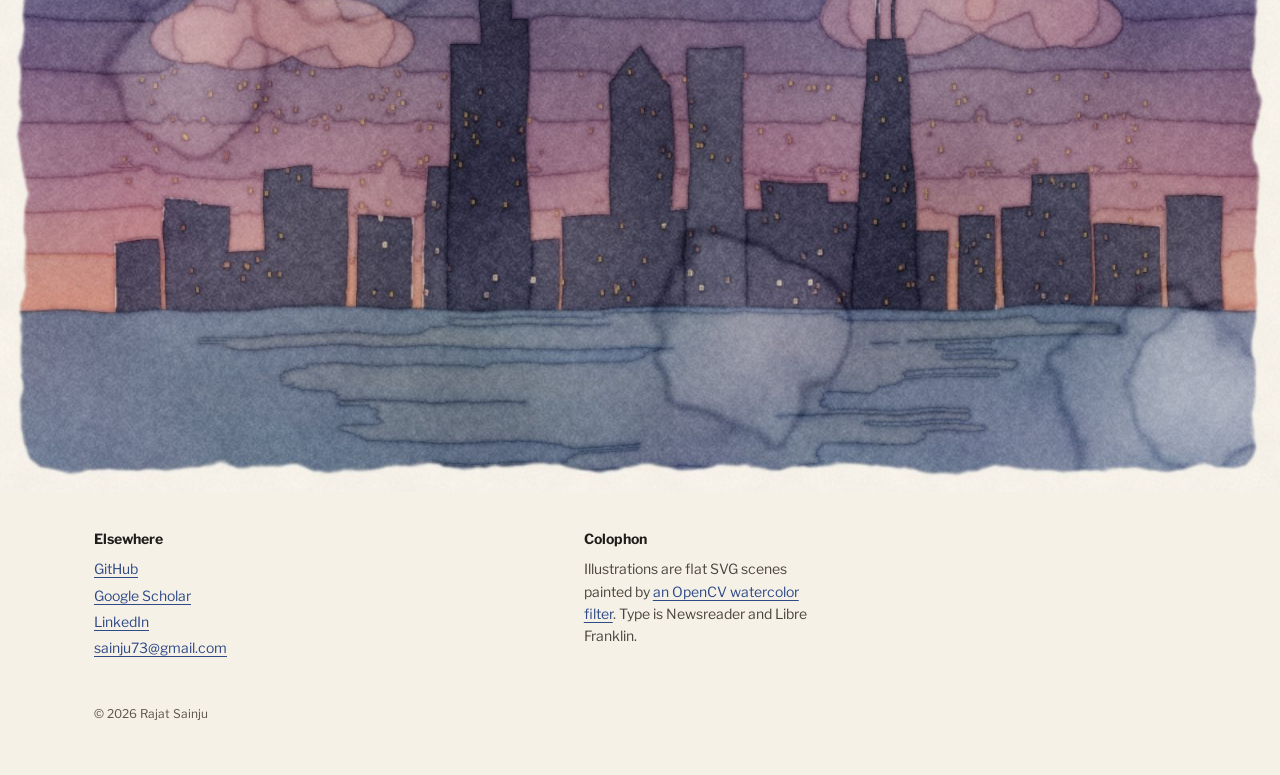
==== commit e42d4e33: "Show software as terminal-style repository cards Each repository is a dark card styled like a termin" ====
--- a/about.html
+++ b/about.html
@@ -12,7 +12,7 @@
   <meta name="theme-color" content="#F6F1E7">
   <link rel="icon" href="data:image/svg+xml,<svg xmlns='http://www.w3.org/2000/svg' viewBox='0 0 100 100'><circle cx='50' cy='50' r='36' fill='none' stroke='%23B4532A' stroke-width='12'/></svg>">
   <link rel="preload" href="assets/fonts/newsreader-opsz.woff2" as="font" type="font/woff2" crossorigin>
-  <link rel="stylesheet" href="assets/css/editorial.css?v=3">
+  <link rel="stylesheet" href="assets/css/editorial.css?v=4">
 </head>
 <body class="about-page">
   <a class="skip" href="#profile">Skip to the profile</a>
@@ -82,7 +82,8 @@
 
         <section class="about-block" id="software" aria-labelledby="software-h">
           <h2 id="software-h">Software</h2>
-          <ul class="software" id="software-list"></ul>
+          <p class="sw-summary" id="sw-summary"></p>
+      <ul class="software" id="software-list"></ul>
         </section>
       </div>
     </div>
@@ -105,8 +106,8 @@
     <p class="wrap copyright">© <span id="year"></span> Rajat Sainju</p>
   </footer>
 
-  <script src="assets/js/data.js?v=3"></script>
-  <script src="assets/js/story.js?v=3"></script>
-  <script src="assets/js/editorial.js?v=3"></script>
+  <script src="assets/js/data.js?v=4"></script>
+  <script src="assets/js/story.js?v=4"></script>
+  <script src="assets/js/editorial.js?v=4"></script>
 </body>
 </html>
--- a/assets/css/editorial.css
+++ b/assets/css/editorial.css
@@ -303,13 +303,51 @@
 .dispatches img { width: 72px; height: 72px; object-fit: cover; display: block; }
 .dispatches p { margin: 0; font-size: 19px; line-height: 1.45; }
 
-.software { list-style: none; margin: 0; padding: 0; display: grid; grid-template-columns: repeat(2, minmax(0, 1fr)); gap: 0 32px; border-top: 1px solid var(--ink); }
-.software li { padding: 18px 0; border-bottom: 1px solid var(--rule); font-family: var(--sans); font-size: 14px; }
-.software .repo { font-size: 16px; font-weight: 700; }
-.software .repo small { font-weight: 400; color: var(--ink-3); }
-.software .tag { margin-left: 8px; font-size: 11px; font-weight: 600; letter-spacing: .08em; text-transform: uppercase; color: var(--ink-3); border: 1px solid var(--rule); padding: 2px 6px; }
-.software p { margin: 6px 0; color: var(--ink-2); }
-.software .stats-line { color: var(--ink-3); font-variant-numeric: tabular-nums; }
+
+
+/* ---------- software: terminal cards ---------- */
+
+@font-face { font-family: "JetBrains Mono"; src: url("../fonts/jetbrains-mono-400.woff2") format("woff2"); font-weight: 400; font-display: swap; }
+@font-face { font-family: "JetBrains Mono"; src: url("../fonts/jetbrains-mono-600.woff2") format("woff2"); font-weight: 600; font-display: swap; }
+.sw-summary { margin: 0 0 18px; font-family: "JetBrains Mono", ui-monospace, Menlo, Consolas, monospace; font-size: 14px; color: var(--ink-2); }
+.sw-summary .sw-out { color: var(--ink-3); }
+.sw-prompt { color: var(--gold); font-weight: 600; }
+.software { list-style: none; margin: 0; padding: 0; display: grid; grid-template-columns: repeat(2, minmax(0, 1fr)); gap: 20px; }
+.sw-card {
+  display: flex; flex-direction: column; background: #1F1D1A; color: #EDE6D8; border-radius: 10px; overflow: hidden;
+  box-shadow: 0 1px 0 rgba(255,255,255,.04) inset, 0 12px 28px rgba(31, 29, 26, .18);
+  transition: transform .2s ease, box-shadow .2s ease;
+}
+.sw-card:hover { transform: translateY(-3px); box-shadow: 0 1px 0 rgba(255,255,255,.04) inset, 0 18px 36px rgba(31, 29, 26, .26); }
+@media (prefers-reduced-motion: reduce) { .sw-card, .sw-card:hover { transition: none; transform: none; } }
+.sw-card.featured { grid-column: 1 / -1; }
+.sw-bar { display: flex; align-items: center; gap: 12px; padding: 10px 14px; background: #2A2723; border-bottom: 1px solid #3A3631; font-family: "JetBrains Mono", ui-monospace, Menlo, Consolas, monospace; font-size: 14px; }
+.sw-dots { display: flex; gap: 6px; flex: none; }
+.sw-dots i { width: 11px; height: 11px; border-radius: 50%; background: #E4572E; }
+.sw-dots i:nth-child(2) { background: #E0A33A; }
+.sw-dots i:nth-child(3) { background: #4F9D4F; }
+.sw-name { color: #F6F1E7; font-weight: 600; text-decoration: none; min-width: 0; overflow-wrap: break-word; }
+.sw-name span { color: #B5AC9C; font-weight: 400; }
+.sw-name:hover { color: var(--gold); }
+.sw-tag { margin-left: auto; flex: none; font-family: var(--sans); font-size: 11px; font-weight: 700; letter-spacing: .1em; text-transform: uppercase; color: #F0C36A; border: 1px solid #6B5A35; padding: 2px 7px; border-radius: 3px; }
+.sw-body { padding: 16px 16px 14px; display: flex; flex-direction: column; gap: 12px; flex: 1; font-family: var(--sans); }
+.sw-desc { margin: 0; font-size: 16px; line-height: 1.45; color: #EDE6D8; }
+.featured .sw-desc { font-size: 19px; }
+.sw-cmd { display: flex; align-items: center; gap: 10px; background: #141311; border: 1px solid #3A3631; border-radius: 6px; padding: 6px 6px 6px 12px; }
+.sw-cmd code { flex: 1; min-width: 0; overflow-x: auto; white-space: nowrap; font-family: "JetBrains Mono", ui-monospace, Menlo, Consolas, monospace; font-size: 13px; color: #D9D0BF; scrollbar-width: none; }
+.sw-copy { flex: none; min-height: 36px; padding: 0 12px; border: 1px solid #4A453E; border-radius: 4px; background: #2A2723; color: #EDE6D8; font-family: var(--sans); font-size: 12px; font-weight: 600; cursor: pointer; }
+.sw-copy:hover { border-color: var(--gold); color: var(--gold); }
+.sw-langbar { display: flex; height: 8px; border-radius: 4px; overflow: hidden; background: #3A3631; }
+.sw-langbar span { display: block; height: 100%; }
+.sw-langlist { list-style: none; margin: 8px 0 0; padding: 0; display: flex; flex-wrap: wrap; gap: 4px 14px; font-size: 12px; color: #D9D0BF; }
+.sw-langlist i { display: inline-block; width: 9px; height: 9px; border-radius: 50%; margin-right: 6px; vertical-align: 0; }
+.sw-langlist span { color: #B5AC9C; }
+.sw-topics { list-style: none; margin: 0; padding: 0; display: flex; flex-wrap: wrap; gap: 6px; }
+.sw-topics li { font-family: "JetBrains Mono", ui-monospace, Menlo, Consolas, monospace; font-size: 12px; color: #9DB7F0; background: #22283A; padding: 3px 9px; border-radius: 999px; }
+.sw-meta { margin: auto 0 0; display: flex; flex-wrap: wrap; gap: 6px 16px; align-items: center; font-size: 13px; color: #B5AC9C; font-variant-numeric: tabular-nums; }
+.sw-meta b { color: #EDE6D8; font-weight: 600; }
+.sw-paper { margin-left: auto; color: #9DB7F0; font-weight: 600; text-decoration: none; }
+.sw-paper:hover { color: var(--gold); }
 
 /* ---------- footer ---------- */
 
@@ -356,7 +394,6 @@
 .news-tile { display: grid; place-items: center; font-size: 64px; background: var(--paper-2); }
 .news-cards p { margin: 0; padding: 12px 14px 0; font-size: 17px; line-height: 1.45; flex: 1; }
 .news-cards time { padding: 12px 14px 14px; font-family: var(--sans); font-size: 12px; font-weight: 600; color: var(--ink-3); }
-.about-page .software { grid-template-columns: minmax(0, 1fr); }
 
 /* ---------- reveal on scroll ---------- */
 
@@ -397,5 +434,7 @@
 @media (max-width: 520px) {
   .masthead nav a[href$="#software"], .masthead nav a[href$="#numbers"] { display: none; }
   .lede .drop { font-size: 76px; }
+  .sw-name span { display: none; }
+  .sw-paper { margin-left: 0; }
   .graphic { padding-left: 16px; padding-right: 16px; }
 }
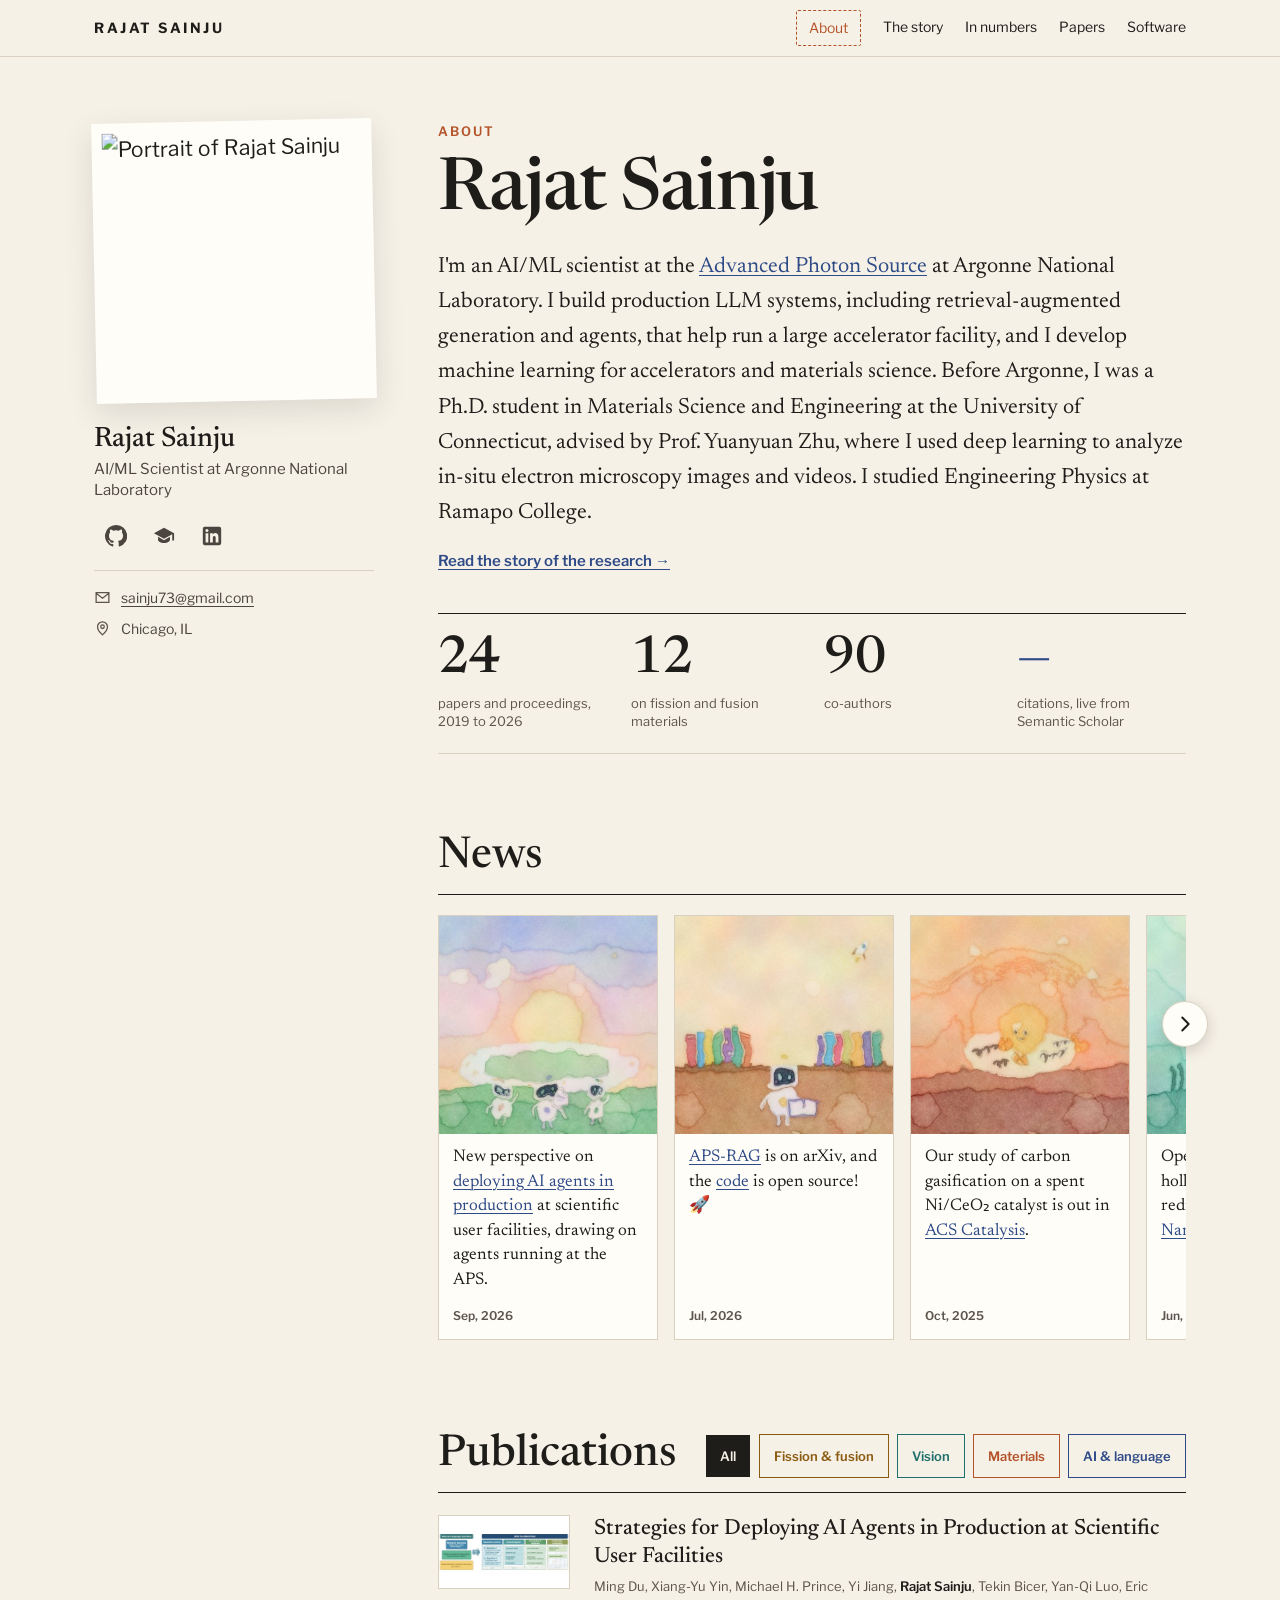
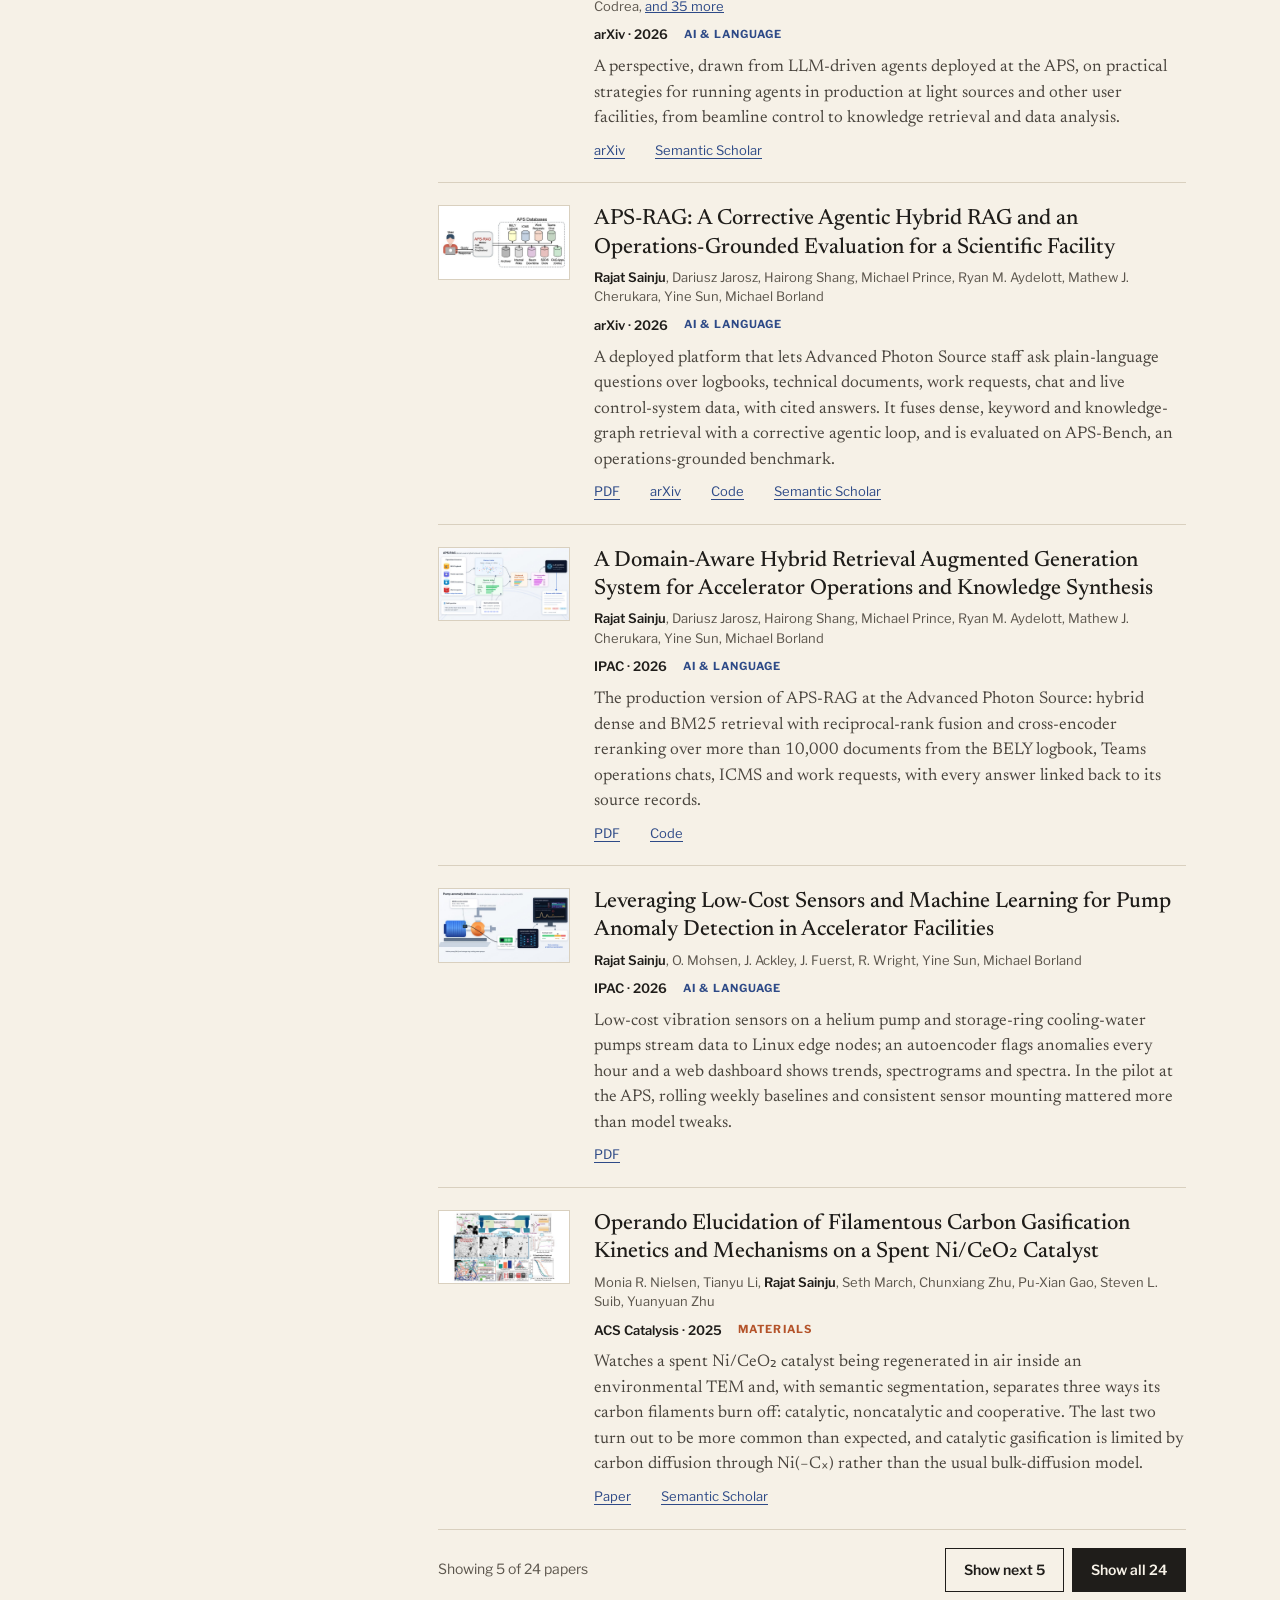
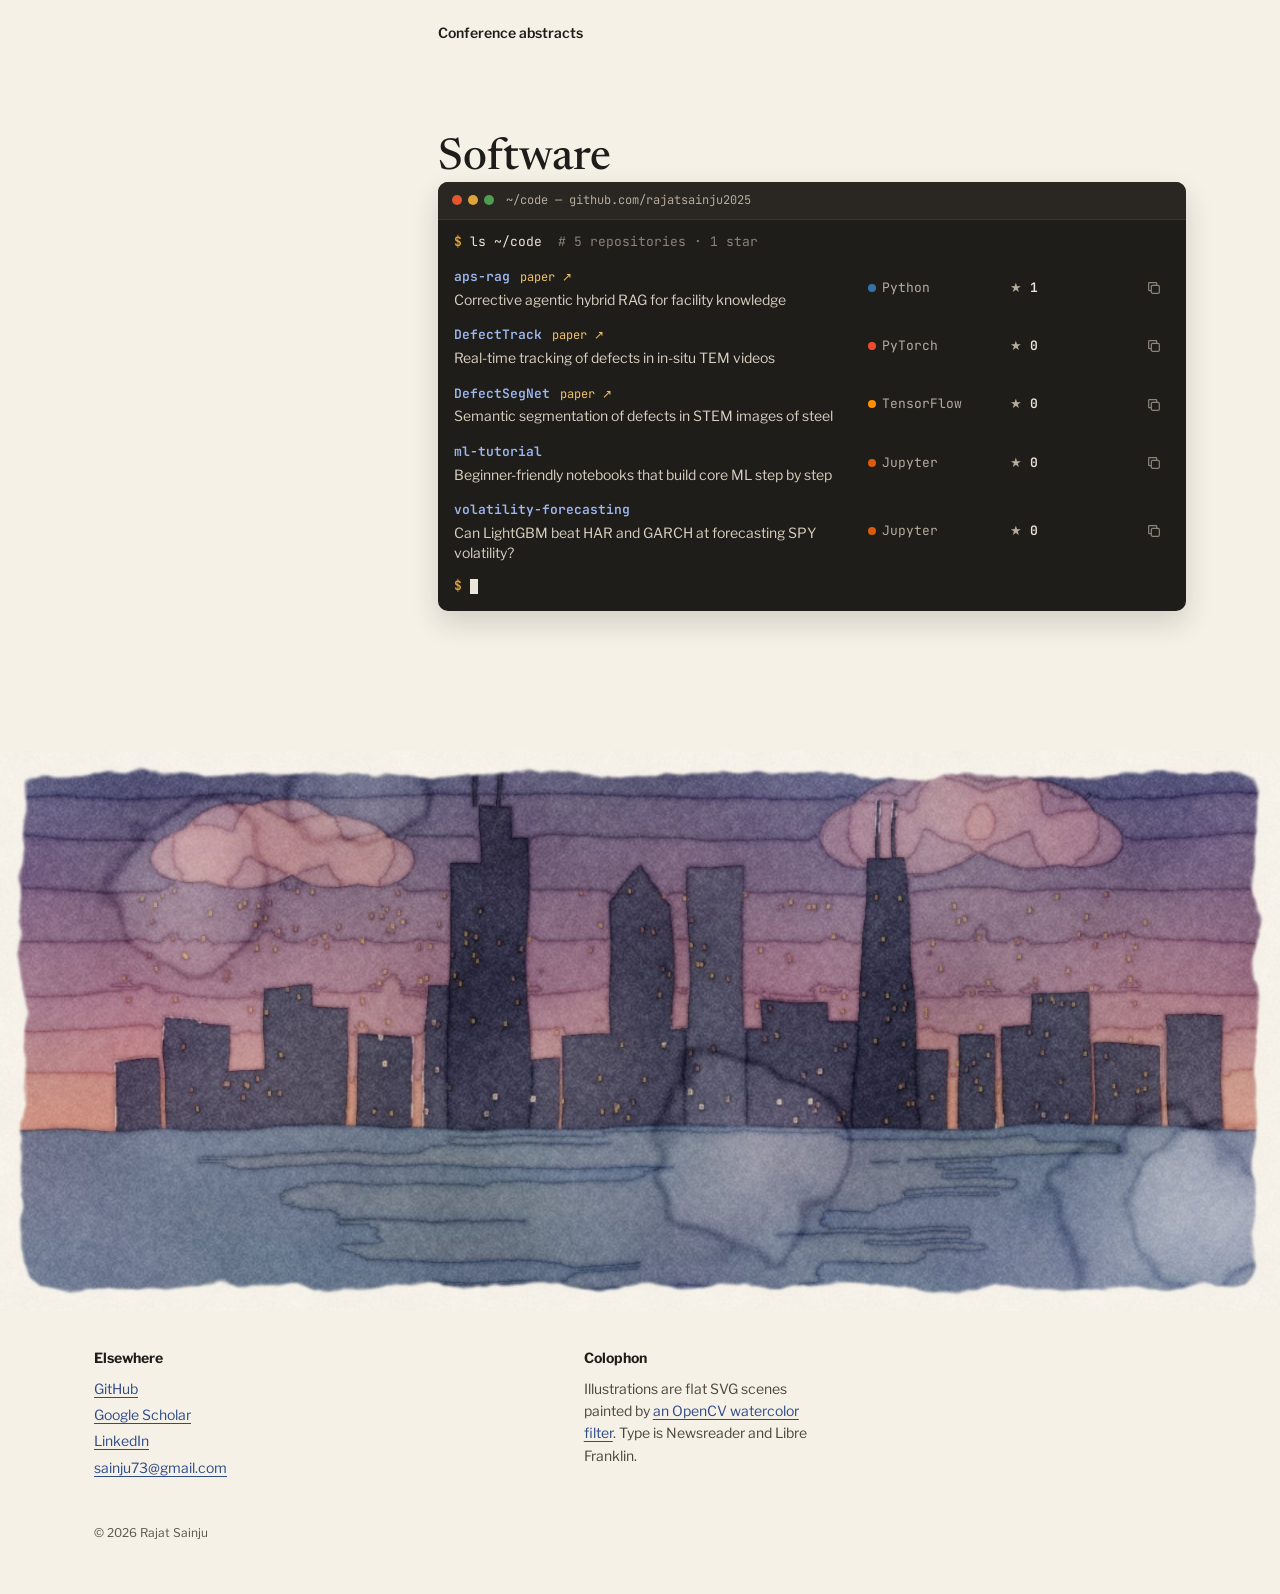
==== commit 213a312e: "Merge main; compact software terminal, paper thumbnails, news bubbles Brings in main's two IPAC'26 p" ====
--- a/about.html
+++ b/about.html
@@ -12,7 +12,7 @@
   <meta name="theme-color" content="#F6F1E7">
   <link rel="icon" href="data:image/svg+xml,<svg xmlns='http://www.w3.org/2000/svg' viewBox='0 0 100 100'><circle cx='50' cy='50' r='36' fill='none' stroke='%23B4532A' stroke-width='12'/></svg>">
   <link rel="preload" href="assets/fonts/newsreader-opsz.woff2" as="font" type="font/woff2" crossorigin>
-  <link rel="stylesheet" href="assets/css/editorial.css?v=4">
+  <link rel="stylesheet" href="assets/css/editorial.css?v=5">
 </head>
 <body class="about-page">
   <a class="skip" href="#profile">Skip to the profile</a>
@@ -59,12 +59,12 @@
         <section class="about-block" aria-labelledby="news-h">
           <div class="about-head">
             <h2 id="news-h">News</h2>
-            <div class="btn-row">
-              <button type="button" class="btn ghost arrow" id="news-left" aria-label="Scroll news back">←</button>
-              <button type="button" class="btn ghost arrow" id="news-right" aria-label="Scroll news forward">→</button>
-            </div>
           </div>
-          <ol class="news-cards" id="news-cards"></ol>
+          <div class="news-wrap">
+            <ol class="news-cards" id="news-cards" tabindex="0" aria-label="News, scroll sideways"></ol>
+            <button type="button" class="bubble left" id="news-left" aria-label="Scroll news back" hidden><svg viewBox="0 0 24 24" aria-hidden="true"><path d="M15 5l-7 7 7 7" fill="none" stroke="currentColor" stroke-width="2.2" stroke-linecap="round" stroke-linejoin="round"/></svg></button>
+            <button type="button" class="bubble right" id="news-right" aria-label="Scroll news forward" hidden><svg viewBox="0 0 24 24" aria-hidden="true"><path d="M9 5l7 7-7 7" fill="none" stroke="currentColor" stroke-width="2.2" stroke-linecap="round" stroke-linejoin="round"/></svg></button>
+          </div>
         </section>
 
         <section class="about-block" id="papers" aria-labelledby="papers-h">
@@ -82,8 +82,7 @@
 
         <section class="about-block" id="software" aria-labelledby="software-h">
           <h2 id="software-h">Software</h2>
-          <p class="sw-summary" id="sw-summary"></p>
-      <ul class="software" id="software-list"></ul>
+          <div class="term" id="software-list"></div>
         </section>
       </div>
     </div>
@@ -106,8 +105,8 @@
     <p class="wrap copyright">© <span id="year"></span> Rajat Sainju</p>
   </footer>
 
-  <script src="assets/js/data.js?v=4"></script>
-  <script src="assets/js/story.js?v=4"></script>
-  <script src="assets/js/editorial.js?v=4"></script>
+  <script src="assets/js/data.js?v=5"></script>
+  <script src="assets/js/story.js?v=5"></script>
+  <script src="assets/js/editorial.js?v=5"></script>
 </body>
 </html>
--- a/assets/css/editorial.css
+++ b/assets/css/editorial.css
@@ -266,13 +266,12 @@
 .filters button[aria-pressed="true"] { color: var(--paper) !important; }
 .index { list-style: none; margin: 0; padding: 0; }
 .index li {
-  display: grid; grid-template-columns: 64px 150px minmax(0, 1fr); gap: 24px; padding: 22px 0;
+  display: grid; grid-template-columns: 132px minmax(0, 1fr); gap: 24px; padding: 22px 0;
   border-bottom: 1px solid var(--rule);
 }
-.index .year { font-family: var(--sans); font-size: 14px; font-weight: 600; color: var(--ink-3); padding-top: 4px; }
-.index .thumb { width: 150px; aspect-ratio: 16 / 9; object-fit: cover; display: block; background: var(--paper-2); }
+.index .thumb { width: 132px; aspect-ratio: 16 / 9; object-fit: cover; display: block; background: var(--paper-2); border: 1px solid var(--rule); }
 .index .tcard {
-  width: 150px; aspect-ratio: 16 / 9; display: flex; flex-direction: column; justify-content: center; padding: 8px 10px;
+  width: 132px; aspect-ratio: 16 / 9; display: flex; flex-direction: column; justify-content: center; padding: 8px 10px;
   font-family: var(--sans); color: #fff; line-height: 1.2;
 }
 .index .tcard small { font-size: 10px; letter-spacing: .08em; text-transform: uppercase; opacity: .85; }
@@ -305,49 +304,50 @@
 
 
 
-/* ---------- software: terminal cards ---------- */
+/* ---------- software: one compact terminal ---------- */
 
 @font-face { font-family: "JetBrains Mono"; src: url("../fonts/jetbrains-mono-400.woff2") format("woff2"); font-weight: 400; font-display: swap; }
 @font-face { font-family: "JetBrains Mono"; src: url("../fonts/jetbrains-mono-600.woff2") format("woff2"); font-weight: 600; font-display: swap; }
-.sw-summary { margin: 0 0 18px; font-family: "JetBrains Mono", ui-monospace, Menlo, Consolas, monospace; font-size: 14px; color: var(--ink-2); }
-.sw-summary .sw-out { color: var(--ink-3); }
-.sw-prompt { color: var(--gold); font-weight: 600; }
-.software { list-style: none; margin: 0; padding: 0; display: grid; grid-template-columns: repeat(2, minmax(0, 1fr)); gap: 20px; }
-.sw-card {
-  display: flex; flex-direction: column; background: #1F1D1A; color: #EDE6D8; border-radius: 10px; overflow: hidden;
-  box-shadow: 0 1px 0 rgba(255,255,255,.04) inset, 0 12px 28px rgba(31, 29, 26, .18);
-  transition: transform .2s ease, box-shadow .2s ease;
-}
-.sw-card:hover { transform: translateY(-3px); box-shadow: 0 1px 0 rgba(255,255,255,.04) inset, 0 18px 36px rgba(31, 29, 26, .26); }
-@media (prefers-reduced-motion: reduce) { .sw-card, .sw-card:hover { transition: none; transform: none; } }
-.sw-card.featured { grid-column: 1 / -1; }
-.sw-bar { display: flex; align-items: center; gap: 12px; padding: 10px 14px; background: #2A2723; border-bottom: 1px solid #3A3631; font-family: "JetBrains Mono", ui-monospace, Menlo, Consolas, monospace; font-size: 14px; }
+.term {
+  --mono: "JetBrains Mono", ui-monospace, Menlo, Consolas, monospace;
+  background: #1F1D1A; color: #EDE6D8; border-radius: 10px; overflow: hidden;
+  box-shadow: 0 12px 28px rgba(31, 29, 26, .16); font-family: var(--mono); font-size: 13px;
+}
+.term a { color: inherit; text-decoration: none; }
+.term-bar { display: flex; align-items: center; gap: 12px; padding: 9px 14px; background: #2A2723; border-bottom: 1px solid #3A3631; color: #B5AC9C; font-size: 12px; }
+.term-bar a:hover { color: var(--gold); }
 .sw-dots { display: flex; gap: 6px; flex: none; }
-.sw-dots i { width: 11px; height: 11px; border-radius: 50%; background: #E4572E; }
+.sw-dots i { width: 10px; height: 10px; border-radius: 50%; background: #E4572E; }
 .sw-dots i:nth-child(2) { background: #E0A33A; }
 .sw-dots i:nth-child(3) { background: #4F9D4F; }
-.sw-name { color: #F6F1E7; font-weight: 600; text-decoration: none; min-width: 0; overflow-wrap: break-word; }
-.sw-name span { color: #B5AC9C; font-weight: 400; }
-.sw-name:hover { color: var(--gold); }
-.sw-tag { margin-left: auto; flex: none; font-family: var(--sans); font-size: 11px; font-weight: 700; letter-spacing: .1em; text-transform: uppercase; color: #F0C36A; border: 1px solid #6B5A35; padding: 2px 7px; border-radius: 3px; }
-.sw-body { padding: 16px 16px 14px; display: flex; flex-direction: column; gap: 12px; flex: 1; font-family: var(--sans); }
-.sw-desc { margin: 0; font-size: 16px; line-height: 1.45; color: #EDE6D8; }
-.featured .sw-desc { font-size: 19px; }
-.sw-cmd { display: flex; align-items: center; gap: 10px; background: #141311; border: 1px solid #3A3631; border-radius: 6px; padding: 6px 6px 6px 12px; }
-.sw-cmd code { flex: 1; min-width: 0; overflow-x: auto; white-space: nowrap; font-family: "JetBrains Mono", ui-monospace, Menlo, Consolas, monospace; font-size: 13px; color: #D9D0BF; scrollbar-width: none; }
-.sw-copy { flex: none; min-height: 36px; padding: 0 12px; border: 1px solid #4A453E; border-radius: 4px; background: #2A2723; color: #EDE6D8; font-family: var(--sans); font-size: 12px; font-weight: 600; cursor: pointer; }
-.sw-copy:hover { border-color: var(--gold); color: var(--gold); }
-.sw-langbar { display: flex; height: 8px; border-radius: 4px; overflow: hidden; background: #3A3631; }
-.sw-langbar span { display: block; height: 100%; }
-.sw-langlist { list-style: none; margin: 8px 0 0; padding: 0; display: flex; flex-wrap: wrap; gap: 4px 14px; font-size: 12px; color: #D9D0BF; }
-.sw-langlist i { display: inline-block; width: 9px; height: 9px; border-radius: 50%; margin-right: 6px; vertical-align: 0; }
-.sw-langlist span { color: #B5AC9C; }
-.sw-topics { list-style: none; margin: 0; padding: 0; display: flex; flex-wrap: wrap; gap: 6px; }
-.sw-topics li { font-family: "JetBrains Mono", ui-monospace, Menlo, Consolas, monospace; font-size: 12px; color: #9DB7F0; background: #22283A; padding: 3px 9px; border-radius: 999px; }
-.sw-meta { margin: auto 0 0; display: flex; flex-wrap: wrap; gap: 6px 16px; align-items: center; font-size: 13px; color: #B5AC9C; font-variant-numeric: tabular-nums; }
-.sw-meta b { color: #EDE6D8; font-weight: 600; }
-.sw-paper { margin-left: auto; color: #9DB7F0; font-weight: 600; text-decoration: none; }
-.sw-paper:hover { color: var(--gold); }
+.sw-prompt { color: var(--gold); font-weight: 600; }
+.term-cmd { margin: 0; padding: 12px 16px 6px; color: #EDE6D8; }
+.term-note { color: #8B8478; margin-left: 8px; }
+.term-end { padding: 6px 16px 14px; display: flex; align-items: center; gap: 8px; }
+.term-cursor { display: inline-block; width: 8px; height: 15px; background: #EDE6D8; animation: blink 1.1s steps(1) infinite; }
+@keyframes blink { 50% { opacity: 0; } }
+@media (prefers-reduced-motion: reduce) { .term-cursor { animation: none; } }
+.term-toast { color: #9FD39A; }
+.term-list { list-style: none; margin: 0; padding: 0 8px; }
+.term-list li {
+  display: grid; grid-template-columns: minmax(0, 1fr) 112px 44px 72px 32px; gap: 14px; align-items: center;
+  padding: 8px 8px; border-radius: 6px;
+}
+.term-list li:hover { background: #2A2723; }
+.t-main { min-width: 0; display: flex; flex-direction: column; gap: 2px; }
+.t-head { display: flex; align-items: baseline; gap: 4px; min-width: 0; }
+.t-name { color: #9DB7F0 !important; font-weight: 600; overflow-wrap: anywhere; }
+.t-name:hover { color: var(--gold) !important; }
+.t-desc { font-family: var(--sans); font-size: 14px; line-height: 1.4; color: #D9D0BF; }
+.t-paper { color: #F0C36A !important; font-family: var(--mono); font-size: 12px; margin-left: 6px; }
+.t-paper:hover { text-decoration: underline !important; }
+.t-lang { color: #B5AC9C; white-space: nowrap; overflow: hidden; text-overflow: ellipsis; }
+.t-lang i { display: inline-block; width: 8px; height: 8px; border-radius: 50%; margin-right: 6px; }
+.t-stars, .t-updated { color: #B5AC9C; text-align: right; white-space: nowrap; font-variant-numeric: tabular-nums; }
+.t-stars b { color: #EDE6D8; font-weight: 600; }
+.t-copy { width: 32px; height: 32px; display: grid; place-items: center; border: 0; border-radius: 5px; background: transparent; color: #8B8478; cursor: pointer; }
+.t-copy svg { width: 16px; height: 16px; }
+.t-copy:hover, .t-copy:focus-visible { background: #3A3631; color: #EDE6D8; }
 
 /* ---------- footer ---------- */
 
@@ -388,7 +388,22 @@
 .btn.arrow { min-width: 44px; padding: 0 12px; font-size: 18px; }
 .btn:disabled { opacity: .35; cursor: default; }
 
-.news-cards { list-style: none; margin: 18px 0 0; padding: 0 0 10px; display: grid; grid-auto-flow: column; grid-auto-columns: 220px; gap: 16px; overflow-x: auto; scroll-snap-type: x mandatory; scrollbar-width: thin; }
+.news-wrap { position: relative; margin-top: 18px; }
+.news-cards {
+  list-style: none; margin: 0; padding: 2px 2px 12px; display: grid; grid-auto-flow: column; grid-auto-columns: 220px; gap: 16px;
+  overflow-x: auto; overscroll-behavior-x: contain; scroll-snap-type: x proximity; scrollbar-width: none;
+}
+.news-cards::-webkit-scrollbar { display: none; }
+.bubble {
+  position: absolute; top: 88px; z-index: 2; width: 46px; height: 46px; border-radius: 50%; display: grid; place-items: center;
+  background: var(--card); color: var(--ink); border: 1px solid var(--rule); cursor: pointer;
+  box-shadow: 0 4px 14px rgba(31, 29, 26, .18); transition: transform .15s ease, box-shadow .15s ease;
+}
+.bubble svg { width: 22px; height: 22px; }
+.bubble:hover { transform: scale(1.06); box-shadow: 0 6px 18px rgba(31, 29, 26, .24); }
+.bubble.left { left: -22px; }
+.bubble.right { right: -22px; }
+.bubble[hidden] { display: none; }
 .news-cards li { scroll-snap-align: start; display: flex; flex-direction: column; background: var(--card); border: 1px solid var(--rule); }
 .news-cards img, .news-tile { display: block; width: 100%; aspect-ratio: 1; object-fit: cover; }
 .news-tile { display: grid; place-items: center; font-size: 64px; background: var(--paper-2); }
@@ -413,13 +428,21 @@
   .rag-steps { grid-template-columns: minmax(0, 1fr); gap: 6px; }
   .rag-steps li:not(:last-child) button::after { display: none; }
   .rag-steps button { min-height: 48px; display: flex; gap: 12px; align-items: baseline; }
-  .index li { grid-template-columns: minmax(0, 1fr); gap: 10px; }
-  .index .thumb { width: 100%; max-width: 360px; }
-  .index .tcard { width: auto; max-width: 260px; aspect-ratio: auto; min-height: 64px; }
+  .index li { grid-template-columns: 88px minmax(0, 1fr); gap: 14px; }
+  .index .thumb, .index .tcard { width: 88px; }
+  .index .tcard span { font-size: 10px; }
+  .index h3 { font-size: 19px; }
   .dispatches li { grid-template-columns: 56px minmax(0, 1fr); gap: 6px 14px; }
   .dispatches time { grid-column: 1 / -1; }
   .dispatches img { width: 56px; height: 56px; }
-  .software { grid-template-columns: minmax(0, 1fr); }
+  .term-list li { grid-template-columns: minmax(0, 1fr) auto 32px; gap: 4px 12px; padding: 8px; }
+  .t-main { grid-column: 1 / -1; }
+  .t-lang { grid-column: 1; grid-row: 2; }
+  .t-stars { grid-column: 2; grid-row: 2; }
+  .t-updated { display: none; }
+  .t-copy { grid-column: 3; grid-row: 2; }
+  .bubble.left { left: -8px; }
+  .bubble.right { right: -8px; }
   .footer-grid { grid-template-columns: minmax(0, 1fr); gap: 24px; }
   .about-grid { grid-template-columns: minmax(0, 1fr); gap: 32px; padding-top: 36px; }
   .profile { position: static; display: grid; grid-template-columns: 120px minmax(0, 1fr); column-gap: 20px; align-items: start; }
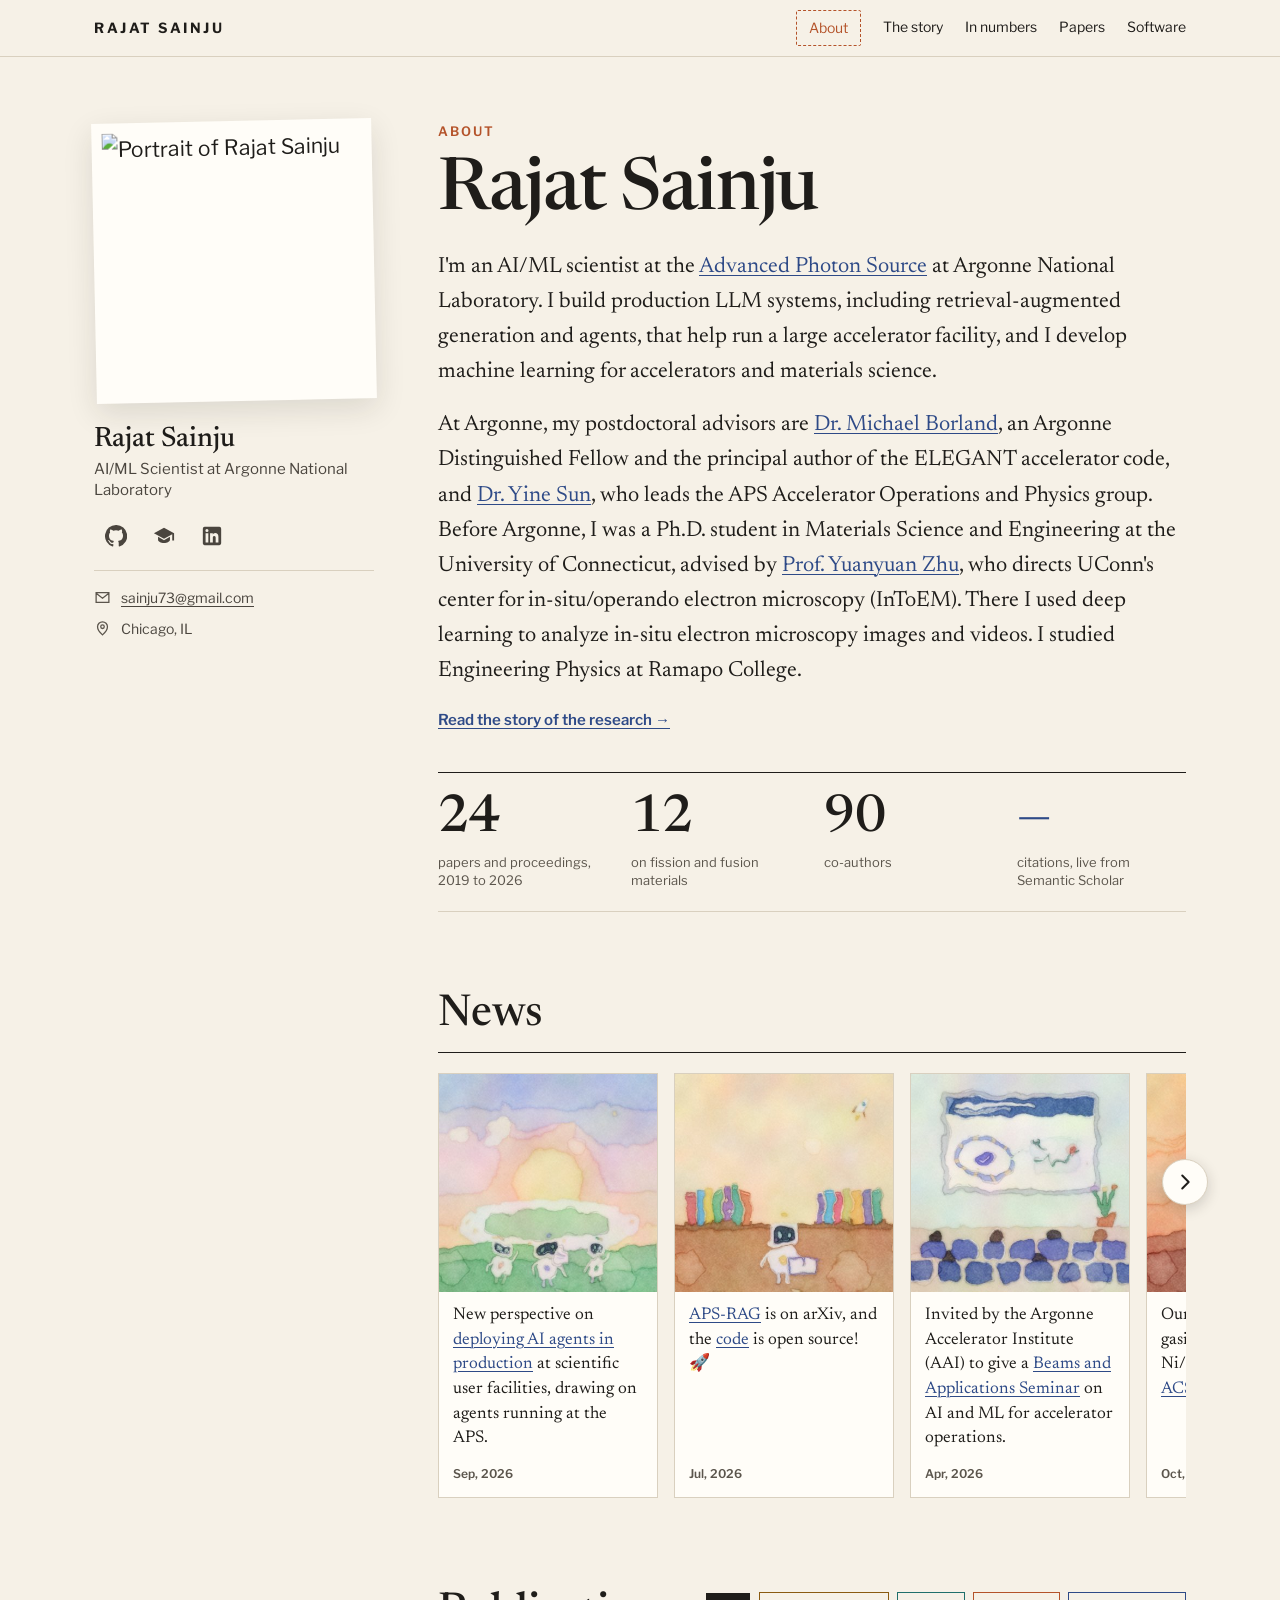
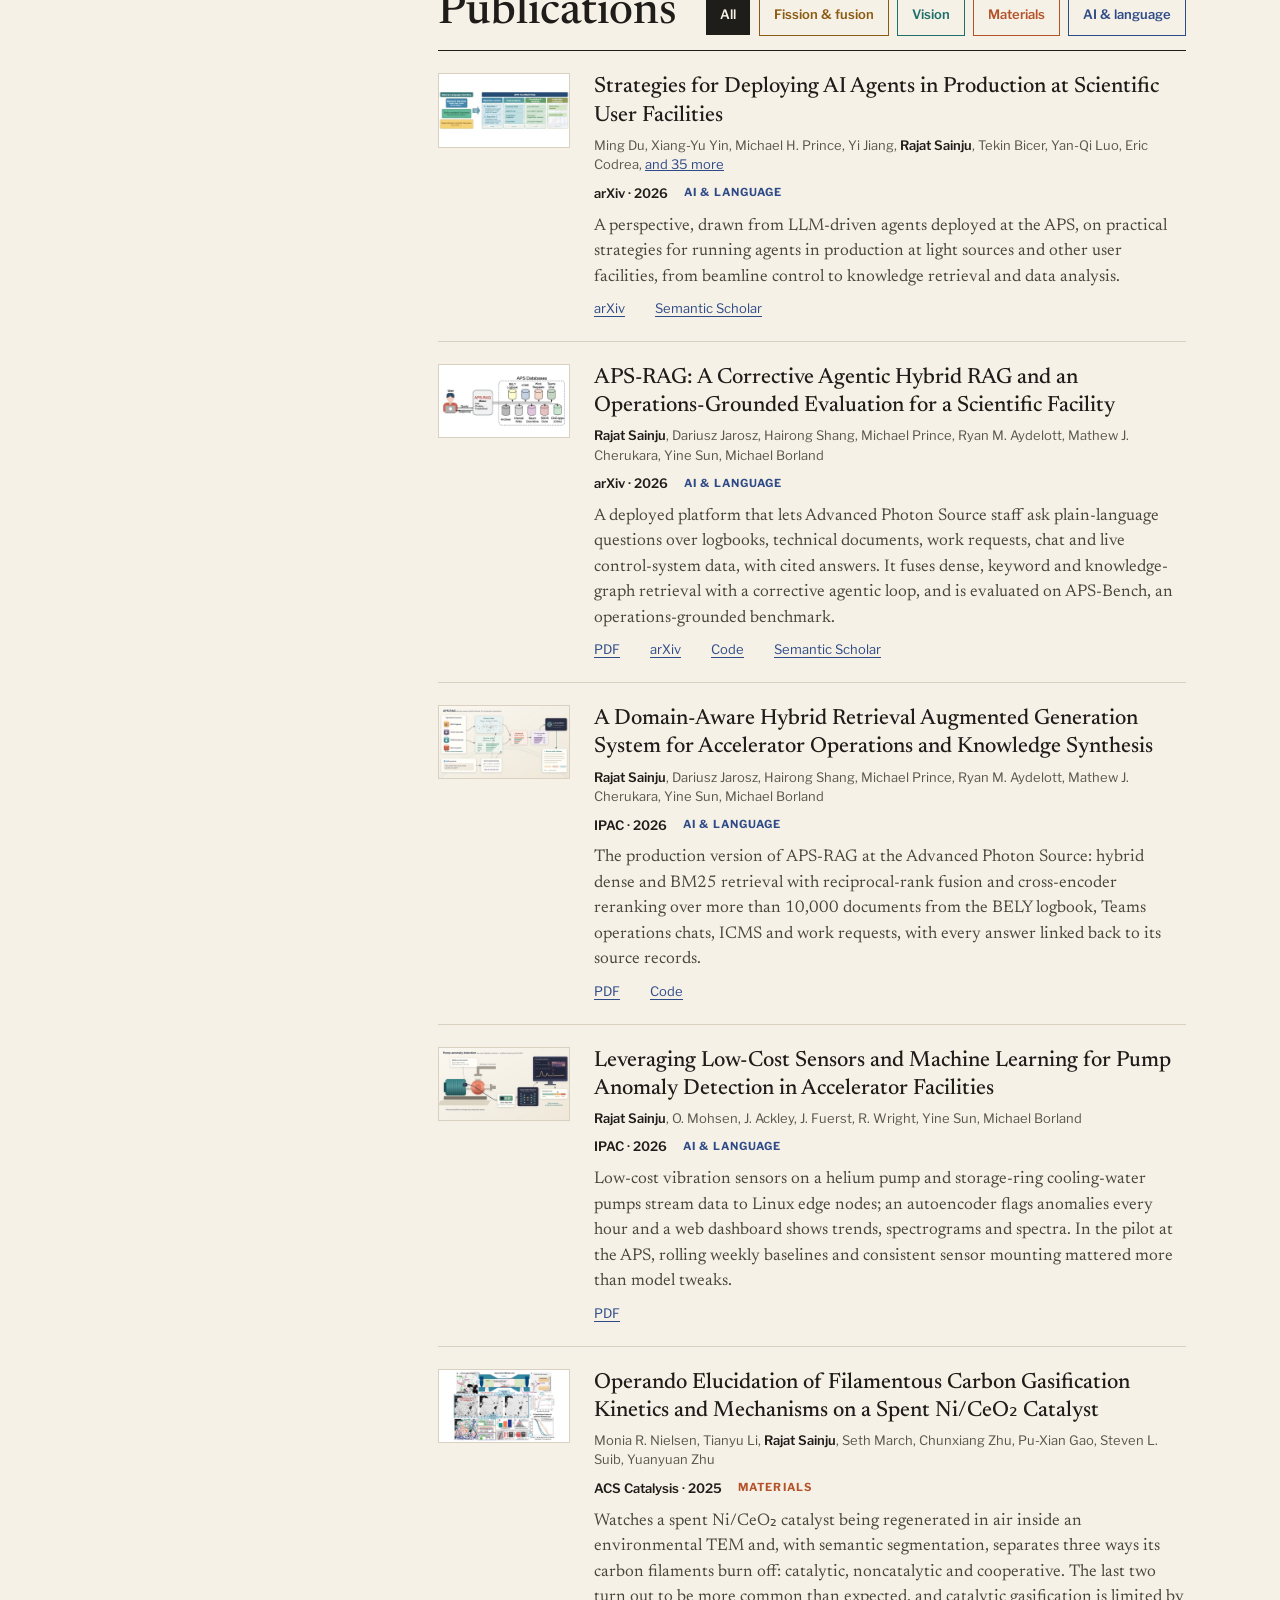
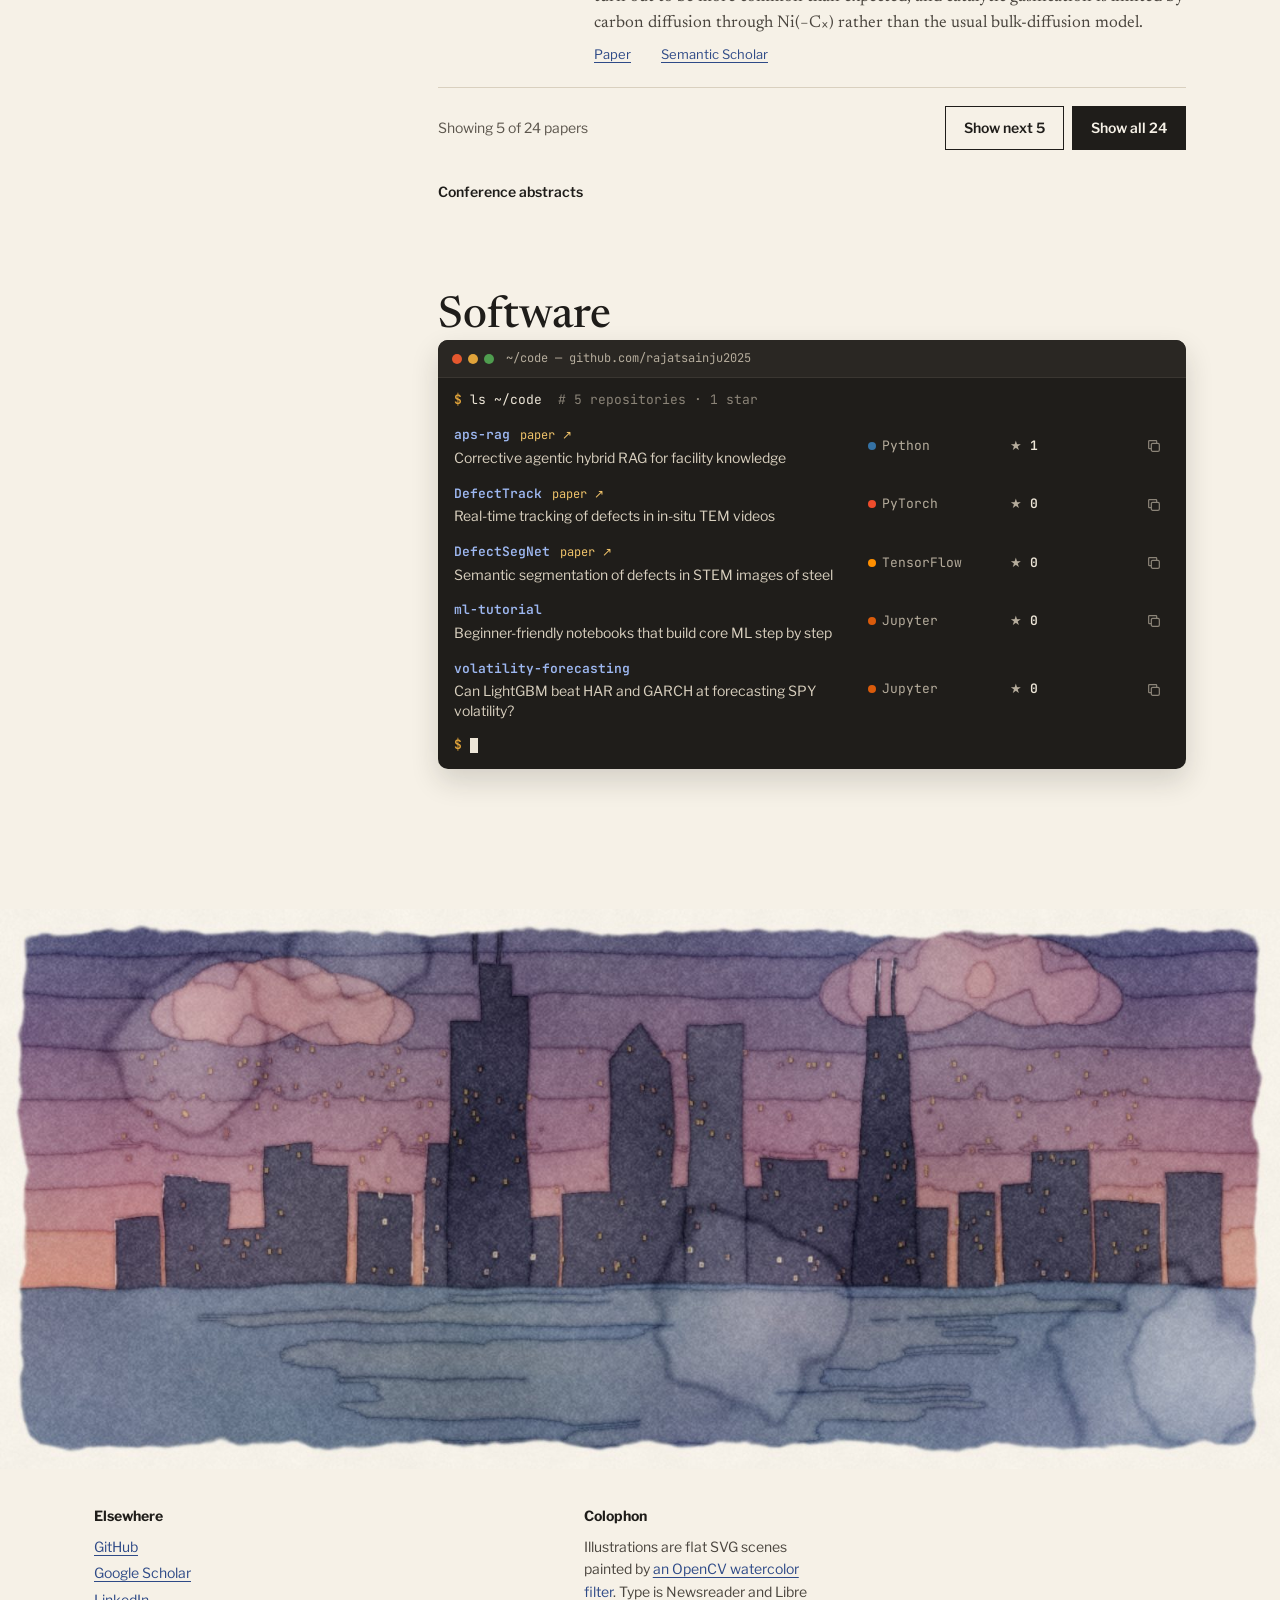
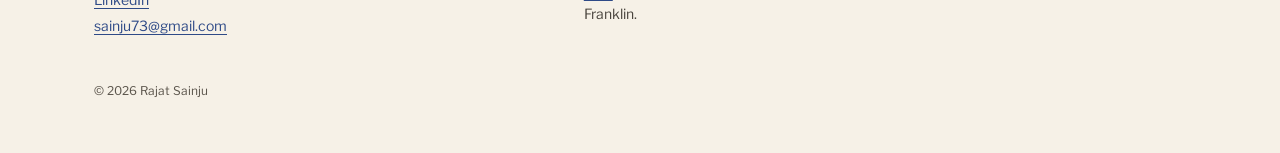
==== commit 121e8a08: "Merge main: two-paragraph bio, ten new news items, warmer IPAC'26 art Keeps the redesign's index.htm" ====
--- a/about.html
+++ b/about.html
@@ -12,7 +12,7 @@
   <meta name="theme-color" content="#F6F1E7">
   <link rel="icon" href="data:image/svg+xml,<svg xmlns='http://www.w3.org/2000/svg' viewBox='0 0 100 100'><circle cx='50' cy='50' r='36' fill='none' stroke='%23B4532A' stroke-width='12'/></svg>">
   <link rel="preload" href="assets/fonts/newsreader-opsz.woff2" as="font" type="font/woff2" crossorigin>
-  <link rel="stylesheet" href="assets/css/editorial.css?v=5">
+  <link rel="stylesheet" href="assets/css/editorial.css?v=6">
 </head>
 <body class="about-page">
   <a class="skip" href="#profile">Skip to the profile</a>
@@ -46,7 +46,7 @@
       <div class="about-main">
         <p class="kicker">About</p>
         <h1 id="about-name">Rajat Sainju</h1>
-        <p class="about-bio" id="about-bio"></p>
+        <div class="about-bio" id="about-bio"></div>
         <p class="about-story"><a href="index.html#story">Read the story of the research →</a></p>
 
         <div class="stats about-stats" id="stats">
@@ -105,8 +105,8 @@
     <p class="wrap copyright">© <span id="year"></span> Rajat Sainju</p>
   </footer>
 
-  <script src="assets/js/data.js?v=5"></script>
-  <script src="assets/js/story.js?v=5"></script>
-  <script src="assets/js/editorial.js?v=5"></script>
+  <script src="assets/js/data.js?v=6"></script>
+  <script src="assets/js/story.js?v=6"></script>
+  <script src="assets/js/editorial.js?v=6"></script>
 </body>
 </html>
--- a/assets/css/editorial.css
+++ b/assets/css/editorial.css
@@ -380,6 +380,8 @@
 
 .about-main h1 { margin: 0; font-size: clamp(44px, 6vw, 72px); line-height: 1; font-weight: 500; letter-spacing: -.02em; }
 .about-bio { margin: 22px 0 0; font-size: 22px; line-height: 1.6; }
+.about-bio p, .f-bio p { margin: 0 0 .8em; }
+.about-bio p:last-child, .f-bio p:last-child { margin-bottom: 0; }
 .about-story { margin: 18px 0 0; font-family: var(--sans); font-size: 15px; font-weight: 600; }
 .about-stats { margin-top: 40px; padding: 0; }
 .about-block { margin-top: 80px; }
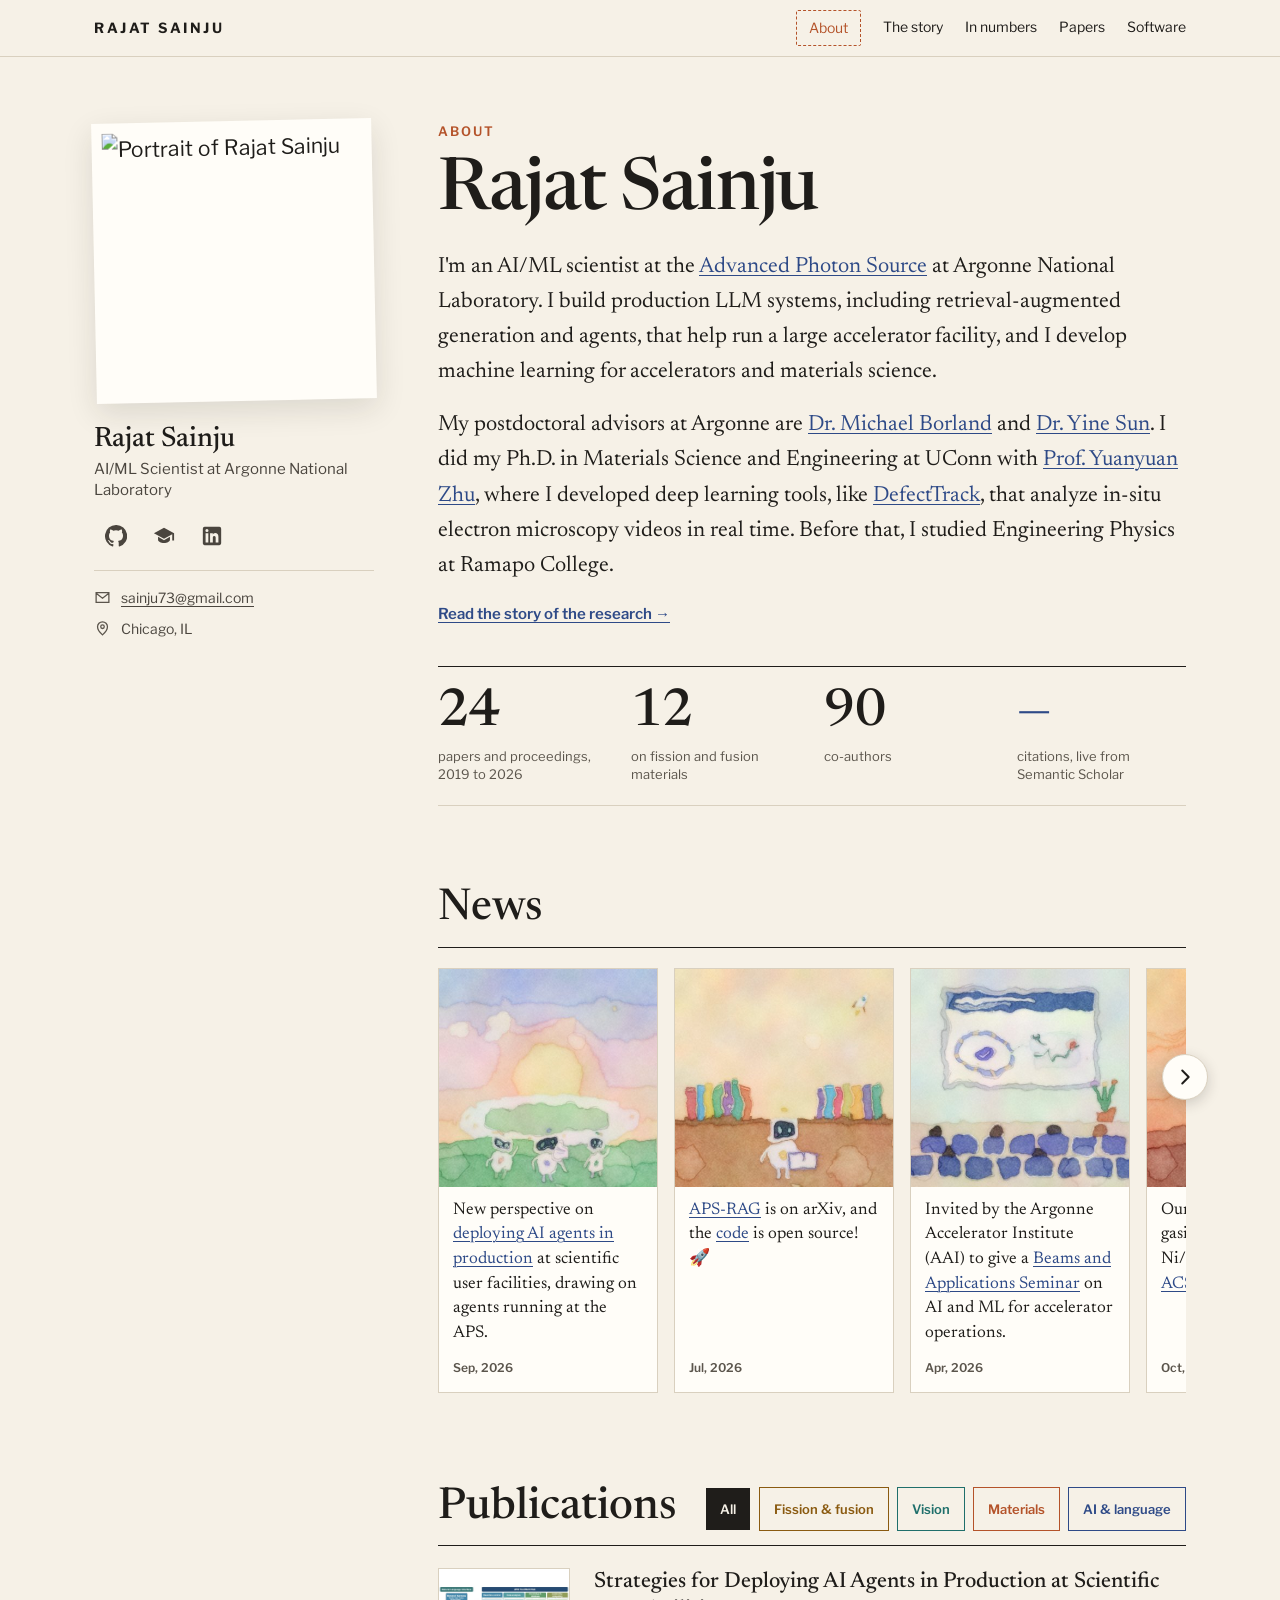
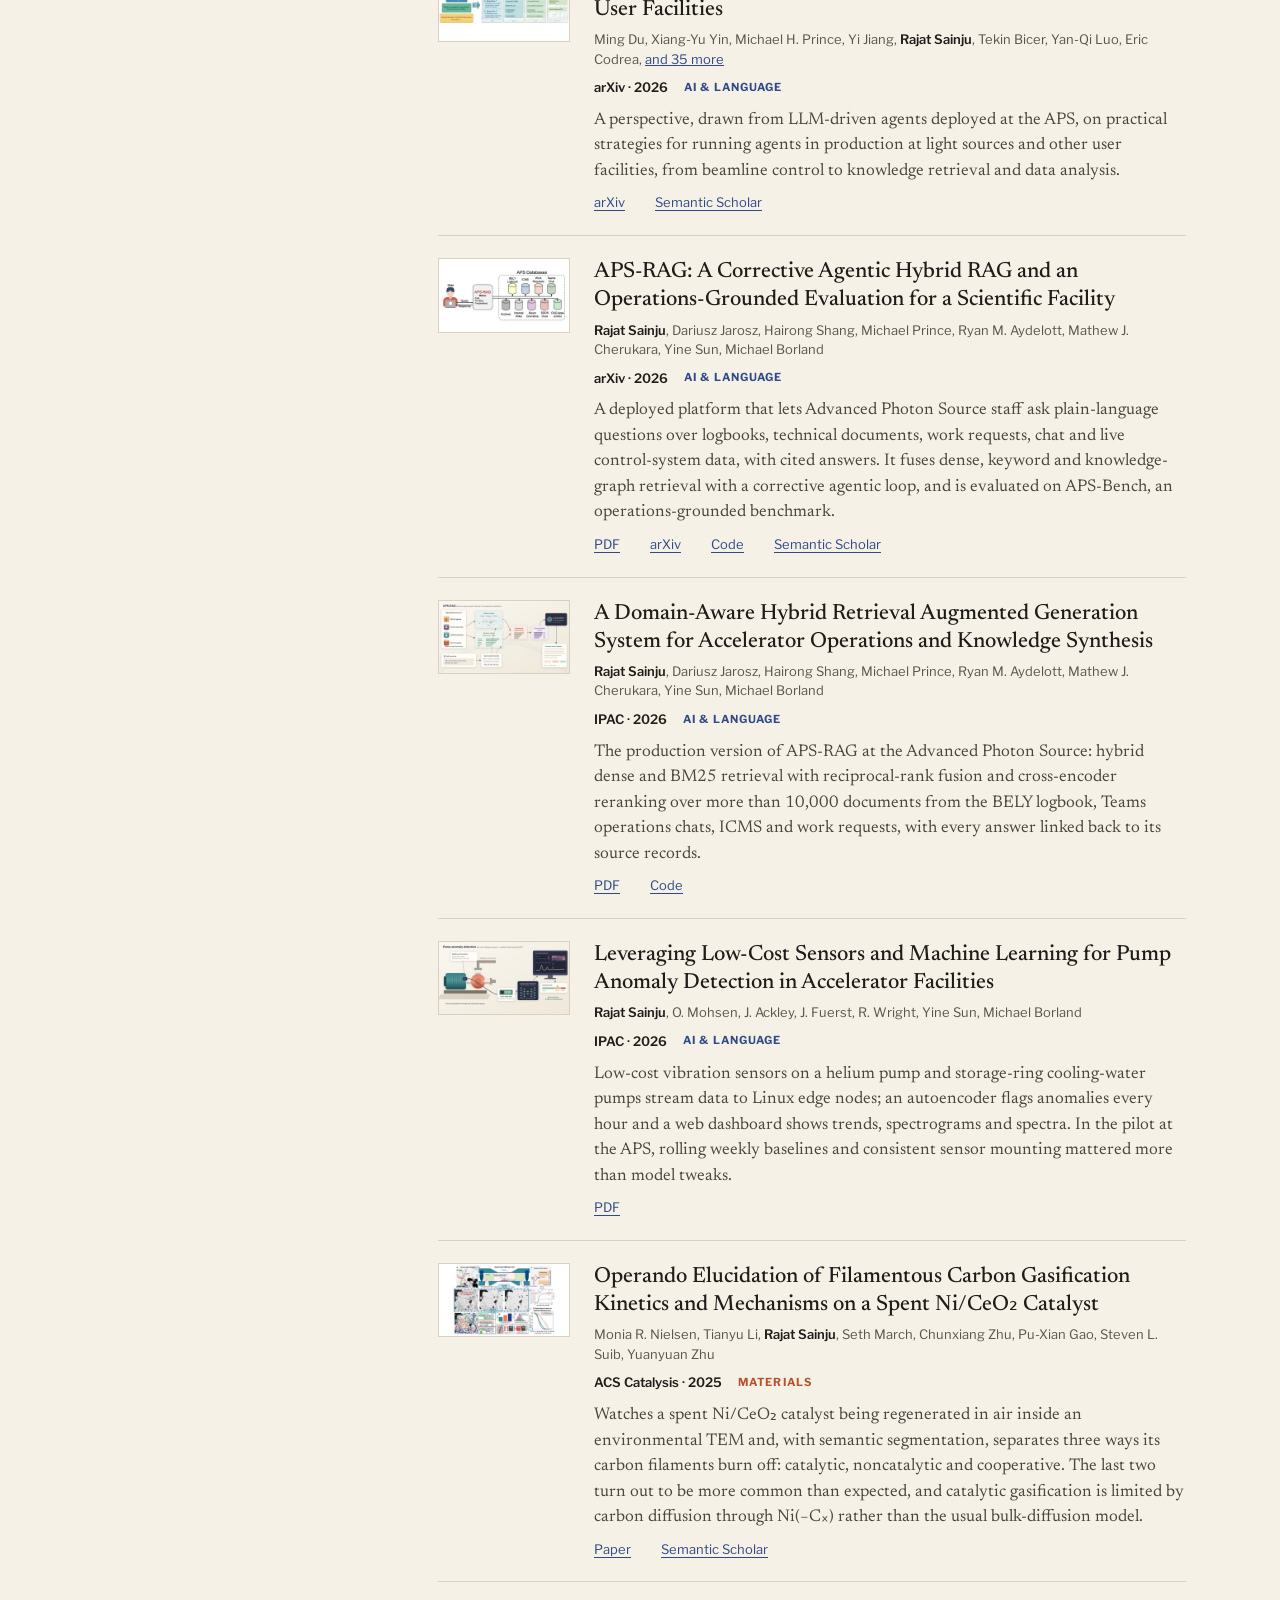
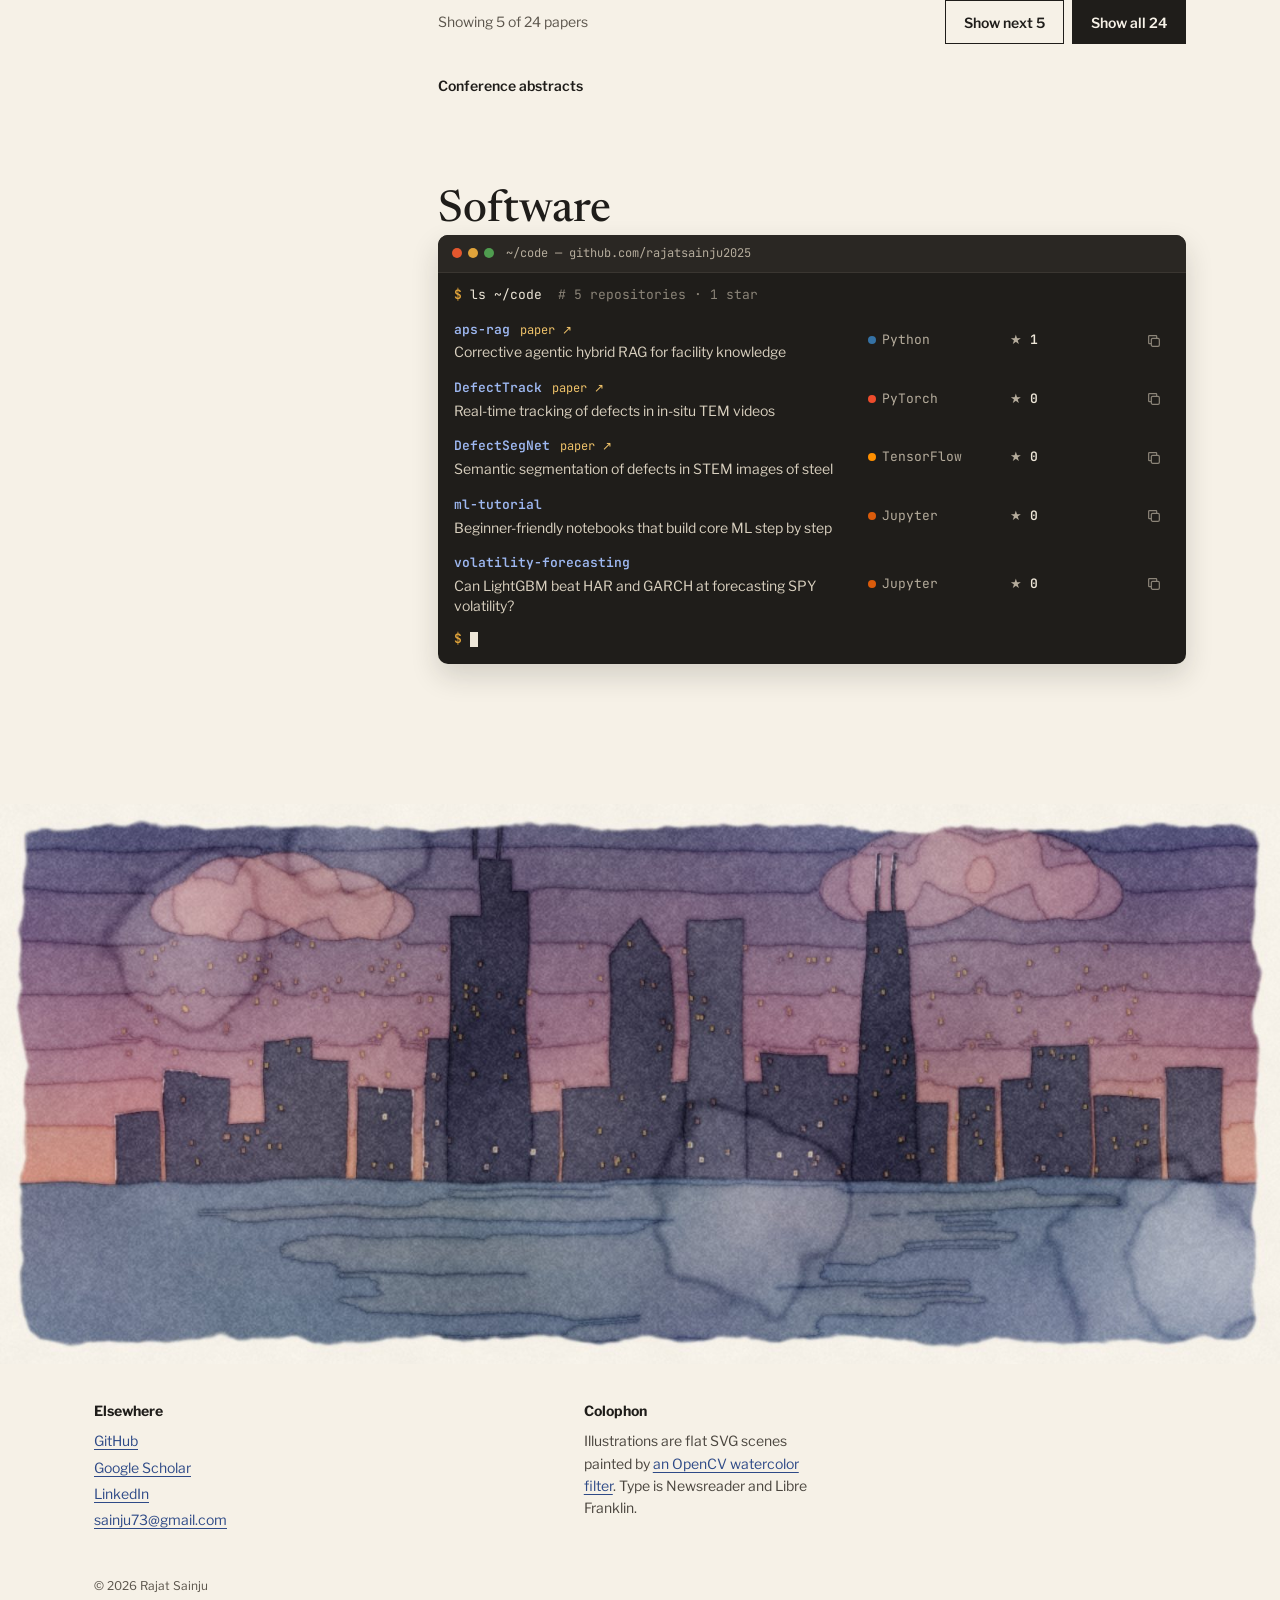
==== commit ead2d20e: "Merge main: shorter second bio paragraph Keeps the redesign's index.html; cache-busting bumped to v=" ====
--- a/about.html
+++ b/about.html
@@ -12,7 +12,7 @@
   <meta name="theme-color" content="#F6F1E7">
   <link rel="icon" href="data:image/svg+xml,<svg xmlns='http://www.w3.org/2000/svg' viewBox='0 0 100 100'><circle cx='50' cy='50' r='36' fill='none' stroke='%23B4532A' stroke-width='12'/></svg>">
   <link rel="preload" href="assets/fonts/newsreader-opsz.woff2" as="font" type="font/woff2" crossorigin>
-  <link rel="stylesheet" href="assets/css/editorial.css?v=6">
+  <link rel="stylesheet" href="assets/css/editorial.css?v=7">
 </head>
 <body class="about-page">
   <a class="skip" href="#profile">Skip to the profile</a>
@@ -105,8 +105,8 @@
     <p class="wrap copyright">© <span id="year"></span> Rajat Sainju</p>
   </footer>
 
-  <script src="assets/js/data.js?v=6"></script>
-  <script src="assets/js/story.js?v=6"></script>
-  <script src="assets/js/editorial.js?v=6"></script>
+  <script src="assets/js/data.js?v=7"></script>
+  <script src="assets/js/story.js?v=7"></script>
+  <script src="assets/js/editorial.js?v=7"></script>
 </body>
 </html>
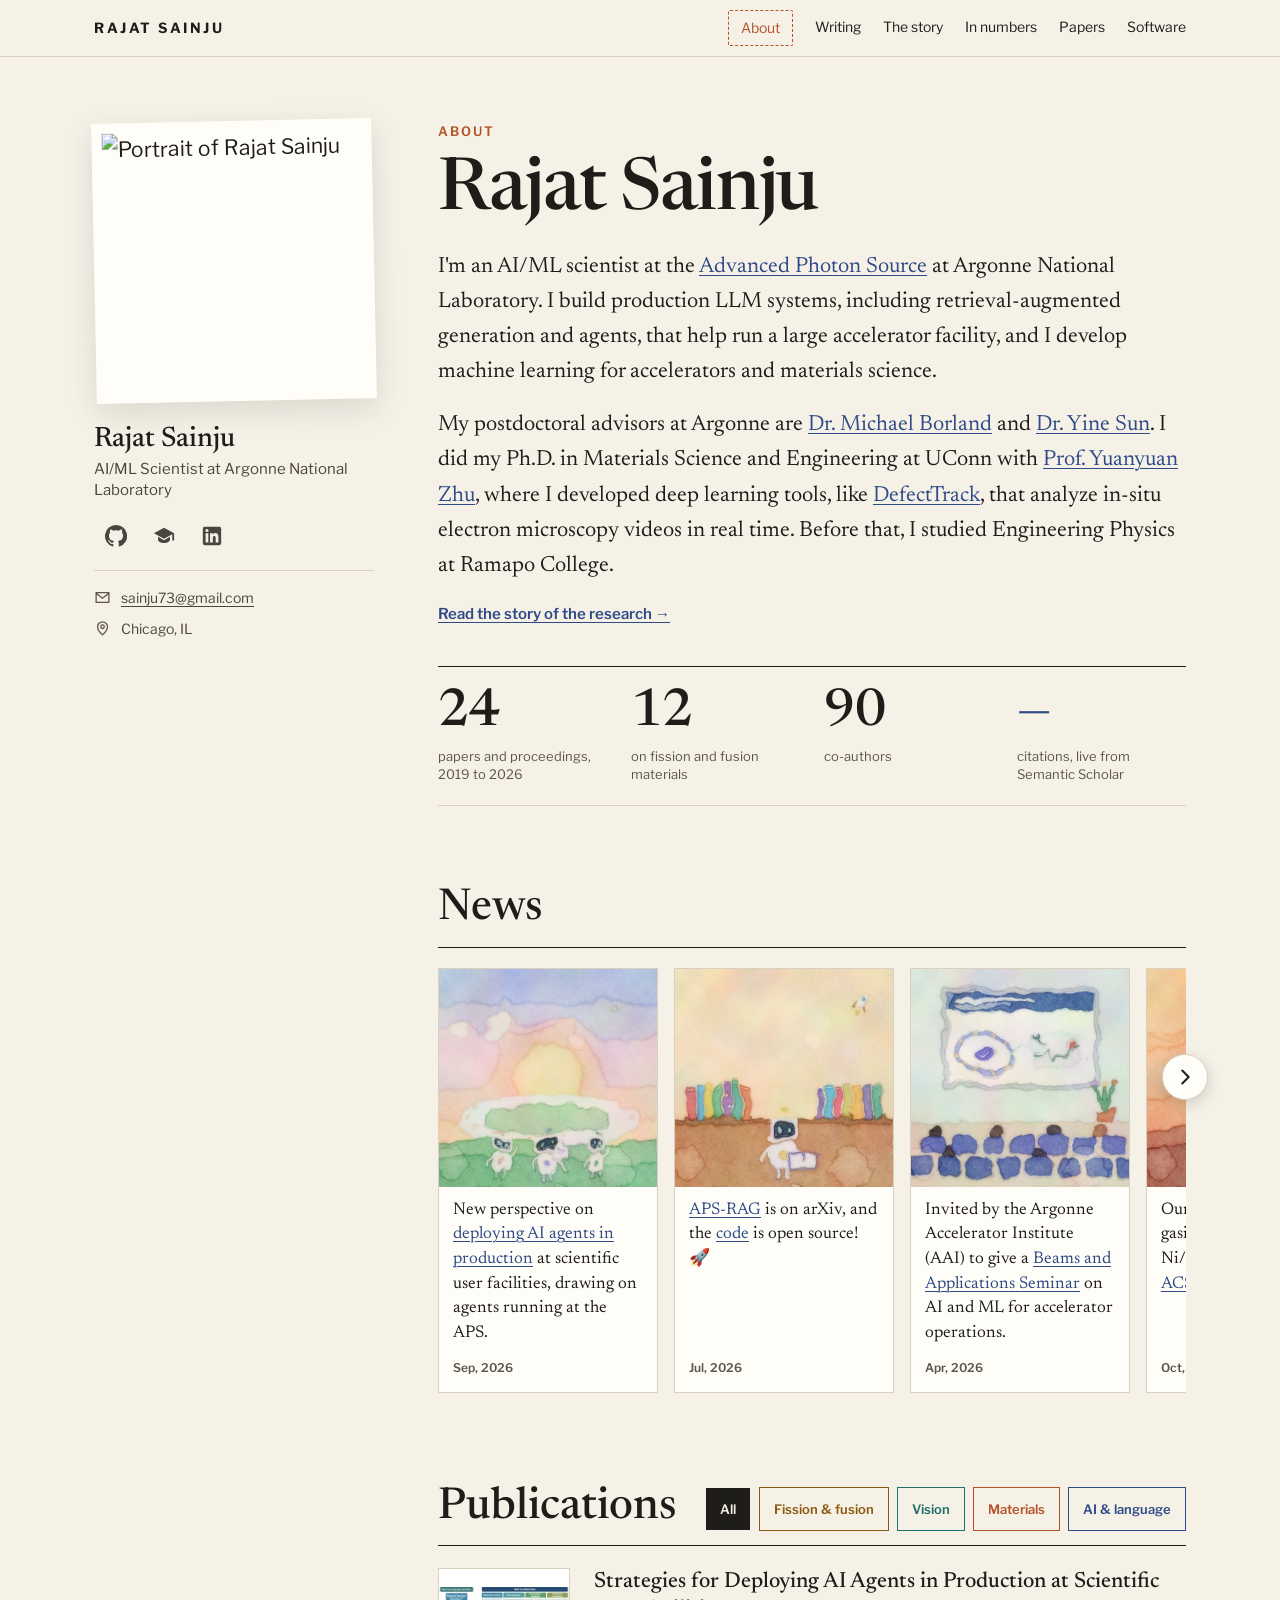
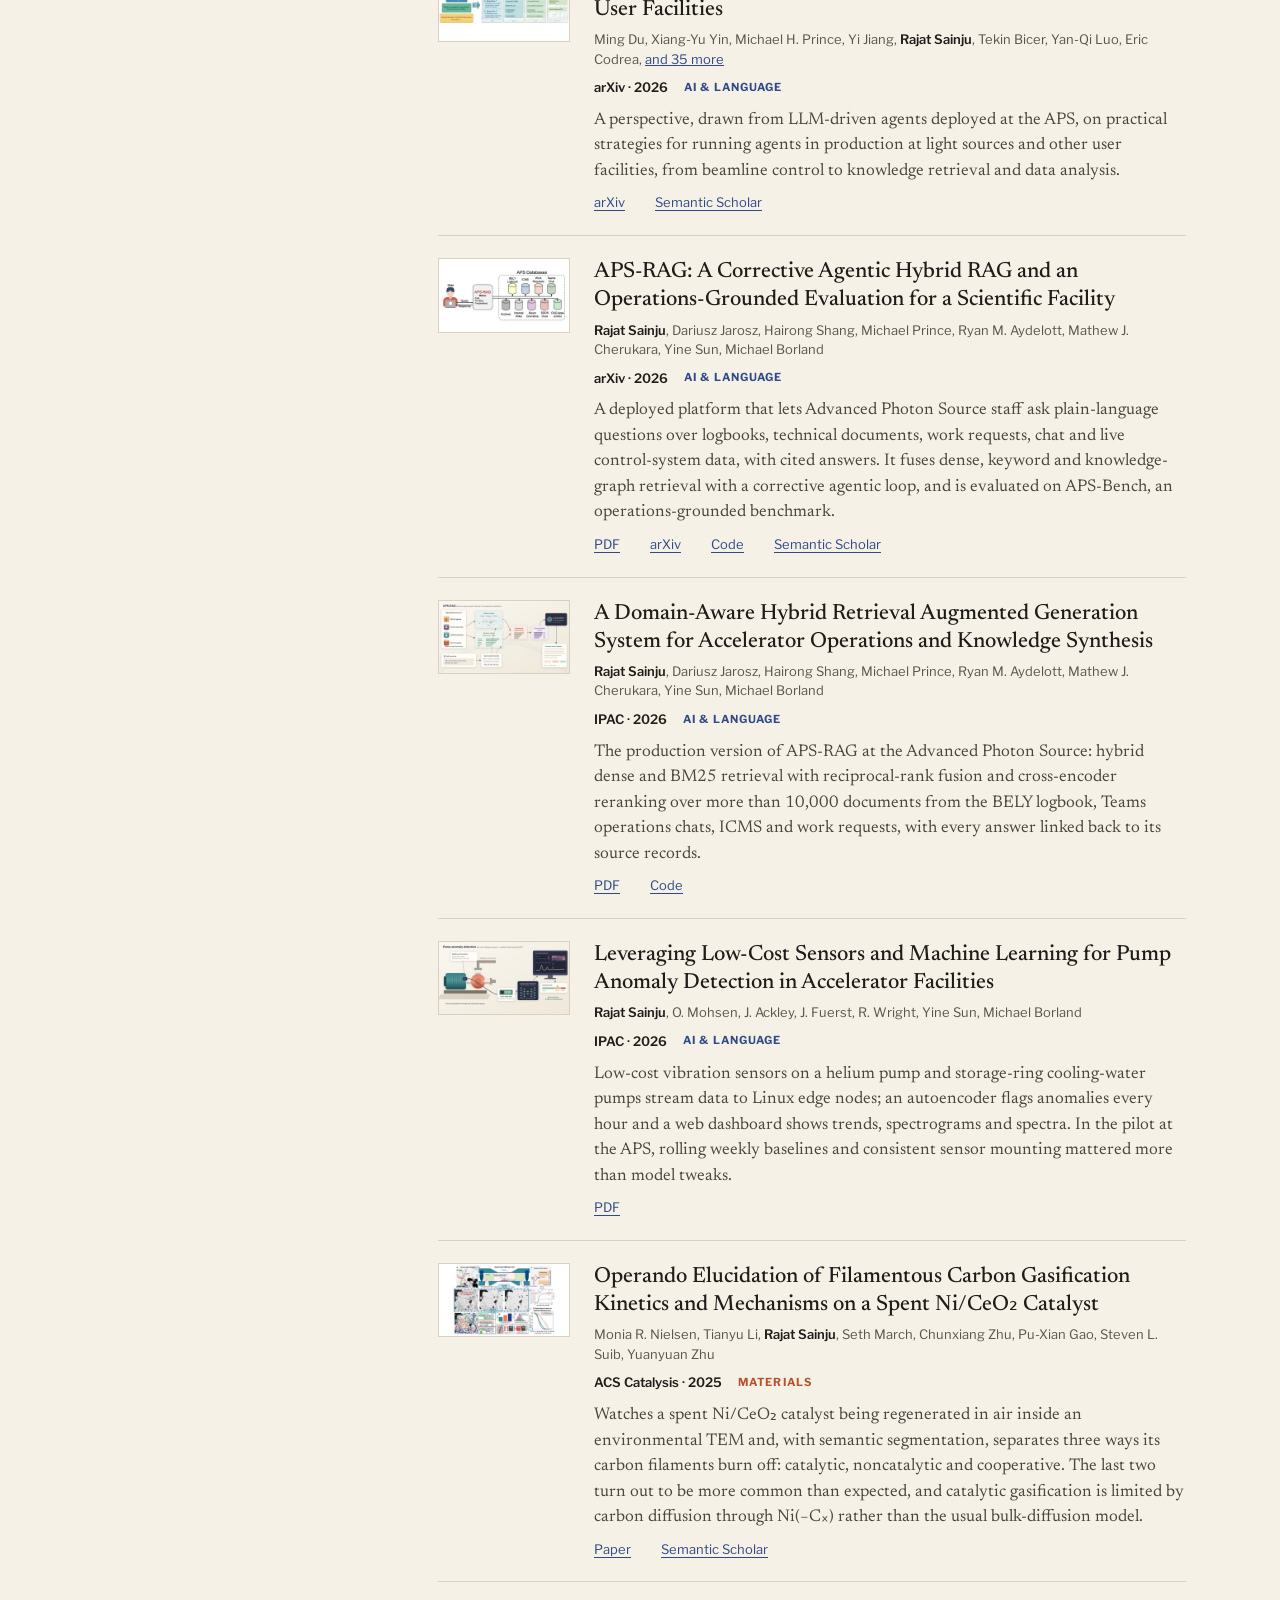
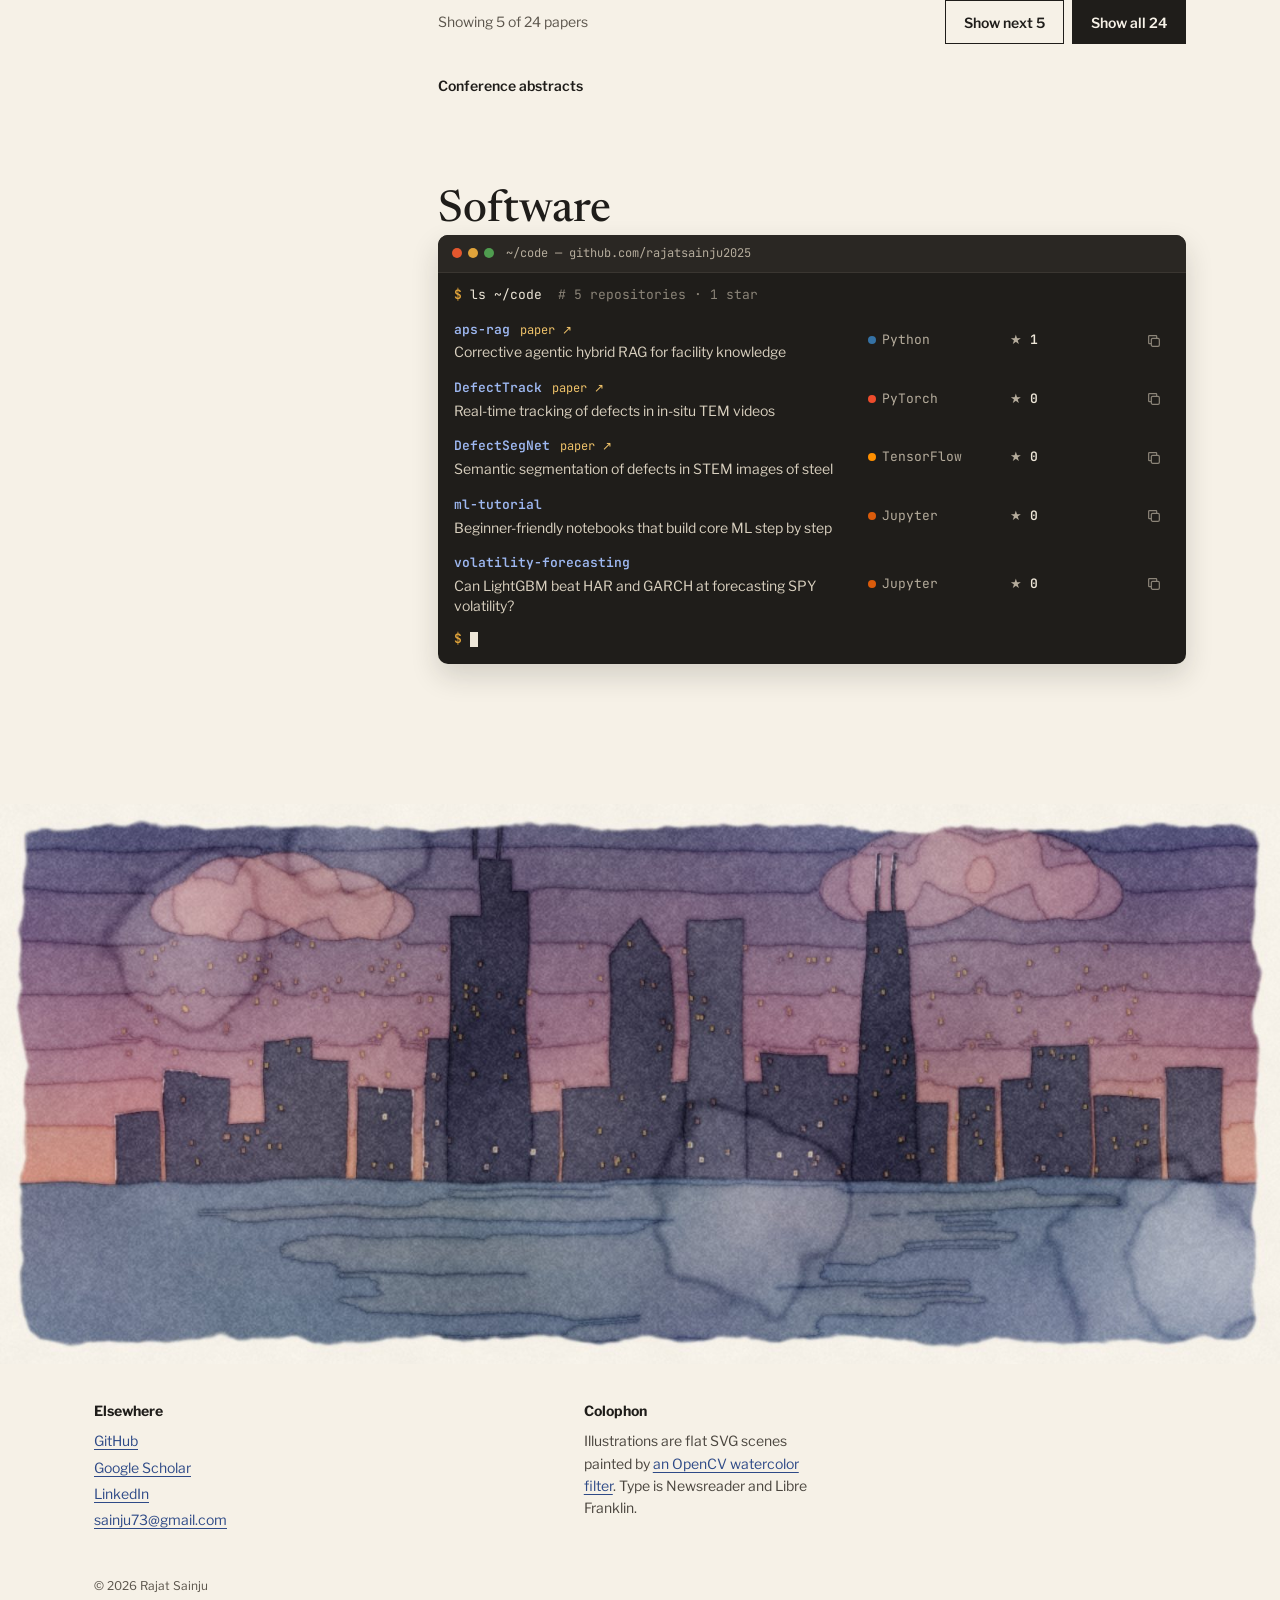
==== commit 6dcc124e: "Add a Writing page A new writing.html, linked from the menu on every page, lists essays and opinion " ====
--- a/about.html
+++ b/about.html
@@ -12,7 +12,7 @@
   <meta name="theme-color" content="#F6F1E7">
   <link rel="icon" href="data:image/svg+xml,<svg xmlns='http://www.w3.org/2000/svg' viewBox='0 0 100 100'><circle cx='50' cy='50' r='36' fill='none' stroke='%23B4532A' stroke-width='12'/></svg>">
   <link rel="preload" href="assets/fonts/newsreader-opsz.woff2" as="font" type="font/woff2" crossorigin>
-  <link rel="stylesheet" href="assets/css/editorial.css?v=7">
+  <link rel="stylesheet" href="assets/css/editorial.css?v=8">
 </head>
 <body class="about-page">
   <a class="skip" href="#profile">Skip to the profile</a>
@@ -22,6 +22,7 @@
       <a class="wordmark" href="index.html">RAJAT SAINJU</a>
       <nav aria-label="Sections">
         <a class="nav-about" href="about.html" aria-current="page">About</a>
+        <a href="writing.html">Writing</a>
         <a href="index.html#story">The story</a>
         <a href="index.html#numbers">In numbers</a>
         <a href="#papers">Papers</a>
@@ -105,8 +106,8 @@
     <p class="wrap copyright">© <span id="year"></span> Rajat Sainju</p>
   </footer>
 
-  <script src="assets/js/data.js?v=7"></script>
-  <script src="assets/js/story.js?v=7"></script>
-  <script src="assets/js/editorial.js?v=7"></script>
+  <script src="assets/js/data.js?v=8"></script>
+  <script src="assets/js/story.js?v=8"></script>
+  <script src="assets/js/editorial.js?v=8"></script>
 </body>
 </html>
--- a/assets/css/editorial.css
+++ b/assets/css/editorial.css
@@ -411,6 +411,26 @@
 .news-tile { display: grid; place-items: center; font-size: 64px; background: var(--paper-2); }
 .news-cards p { margin: 0; padding: 12px 14px 0; font-size: 17px; line-height: 1.45; flex: 1; }
 .news-cards time { padding: 12px 14px 14px; font-family: var(--sans); font-size: 12px; font-weight: 600; color: var(--ink-3); }
+
+/* ---------- writing ---------- */
+
+/* An essay index: a large title, one plain line, then the posts as cards. */
+.masthead nav a[aria-current="page"]:not(.nav-about) { color: var(--materials); text-decoration: underline; text-underline-offset: 6px; }
+.writing { padding-top: 80px; }
+.writing h1 { margin: 0; font-size: clamp(52px, 8vw, 96px); line-height: .95; font-weight: 500; letter-spacing: -.025em; }
+.writing-intro { max-width: 34em; margin: 22px 0 0; font-family: var(--sans); font-size: 19px; line-height: 1.5; color: var(--ink-3); }
+.writing-soon {
+  max-width: 880px; margin: 56px 0 0; padding: 48px 44px; border-radius: 16px; background: var(--paper-2);
+  font-style: italic; font-size: clamp(24px, 3.2vw, 32px); line-height: 1.3; color: var(--ink-2);
+}
+.posts { list-style: none; margin: 56px 0 0; padding: 0; display: grid; grid-template-columns: repeat(auto-fill, minmax(min(100%, 300px), 1fr)); gap: 48px 32px; }
+.posts:empty { display: none; }
+.post a { display: block; color: var(--ink); text-decoration: none; }
+.post img { display: block; width: 100%; aspect-ratio: 16 / 10; object-fit: cover; border-radius: 14px; background: var(--paper-2); }
+.post-meta { margin: 16px 0 0; font-family: var(--sans); font-size: 13px; color: var(--ink-3); }
+.post h2 { margin: 6px 0 0; font-size: 27px; line-height: 1.18; font-weight: 500; text-wrap: balance; }
+.post-desc { margin: 10px 0 0; font-family: var(--sans); font-size: 16px; line-height: 1.55; color: var(--ink-3); }
+.post a:hover h2, .post a:focus-visible h2 { color: var(--materials); }
 
 /* ---------- reveal on scroll ---------- */
 
@@ -455,9 +475,11 @@
   .about-block { margin-top: 64px; }
   .block, footer { margin-top: 96px; }
   .masthead nav { gap: 2px 16px; font-size: 13px; }
+  .writing { padding-top: 40px; }
 }
 @media (max-width: 520px) {
   .masthead nav a[href$="#software"], .masthead nav a[href$="#numbers"] { display: none; }
+  .writing-soon { padding: 28px 22px; }
   .lede .drop { font-size: 76px; }
   .sw-name span { display: none; }
   .sw-paper { margin-left: 0; }
